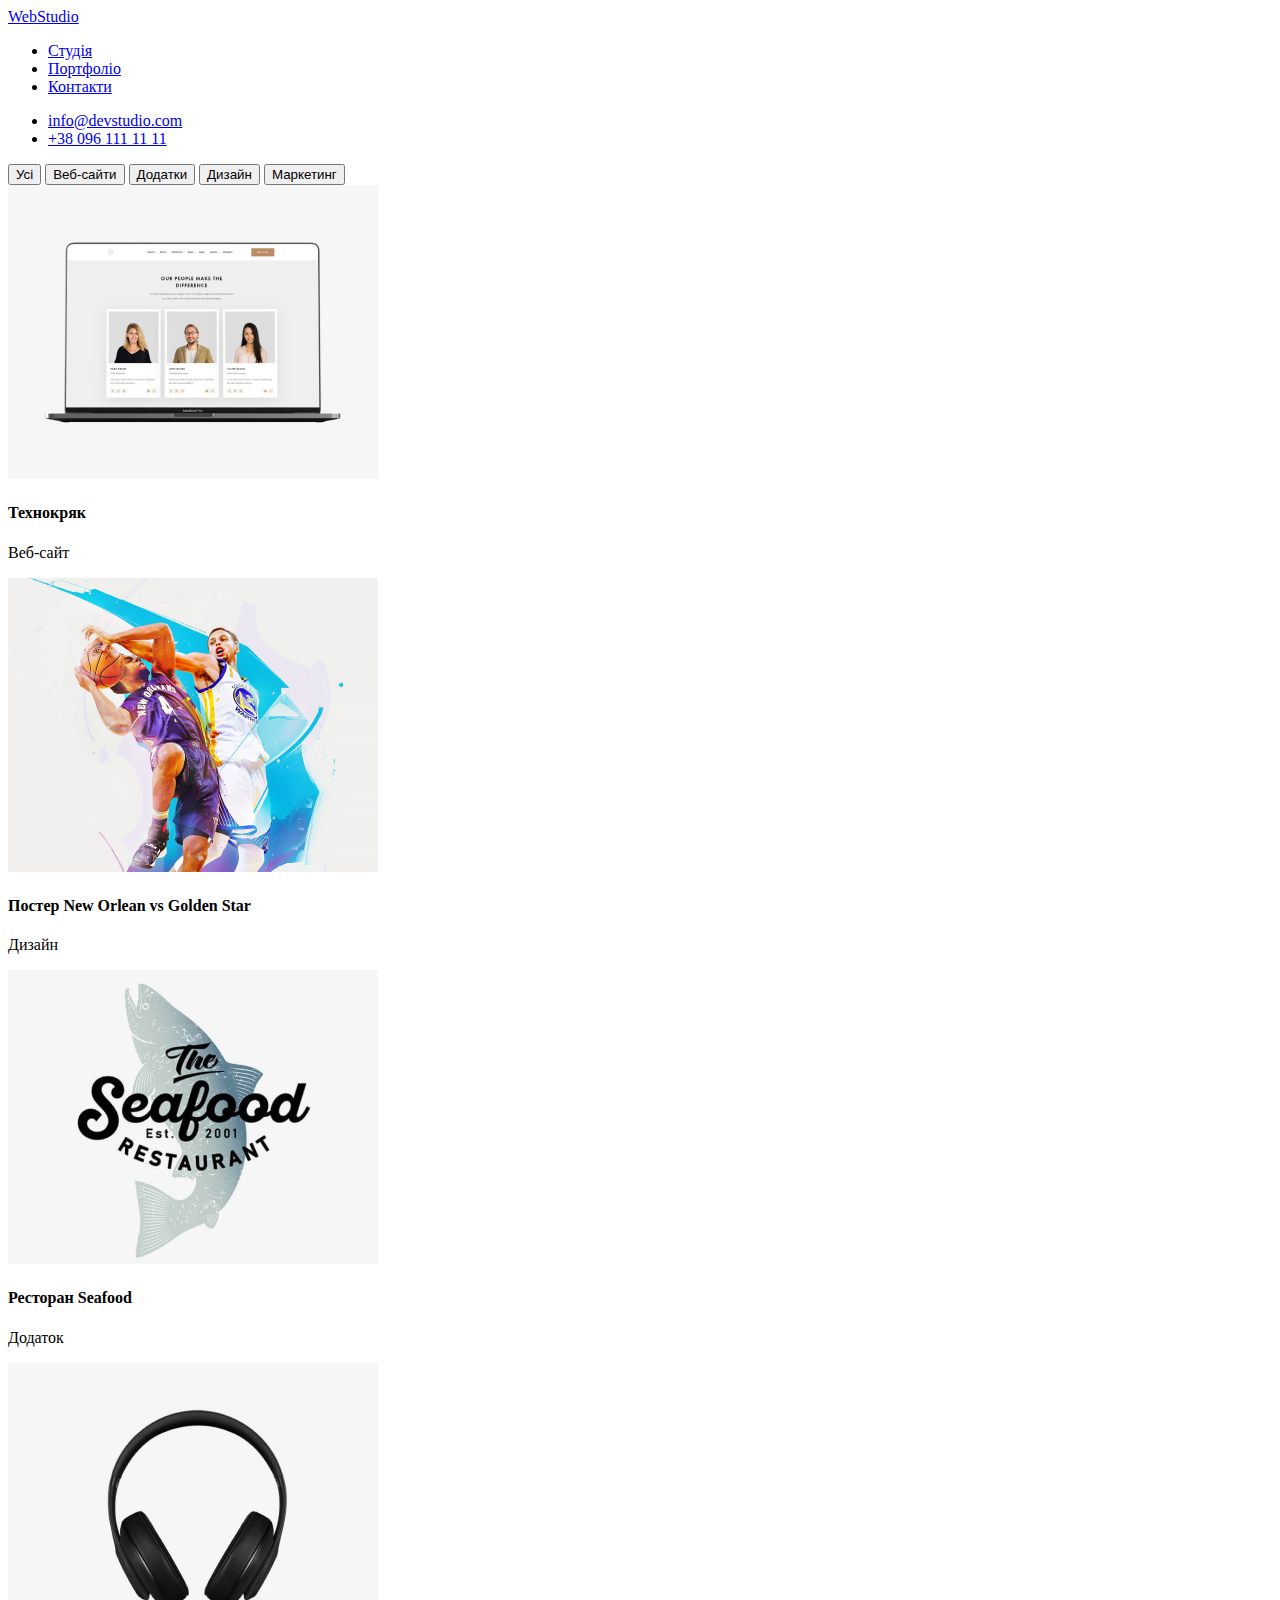
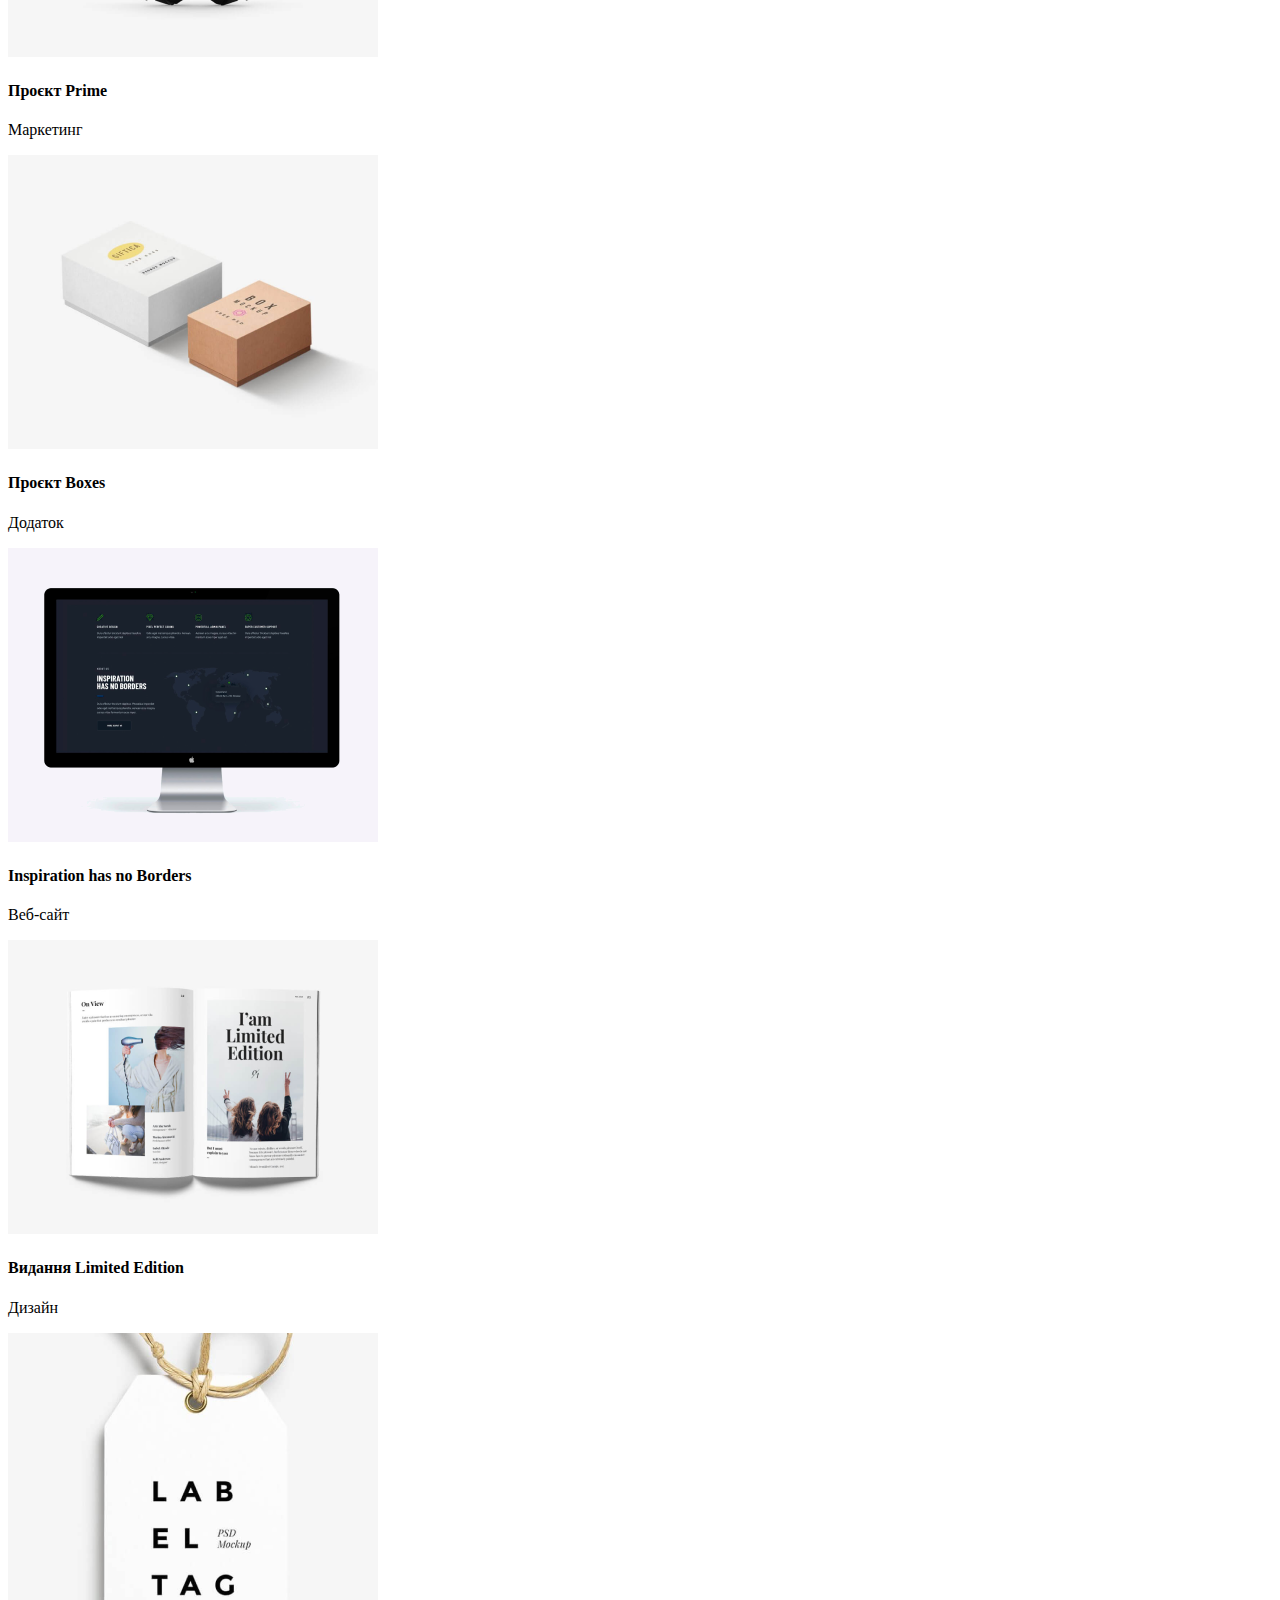
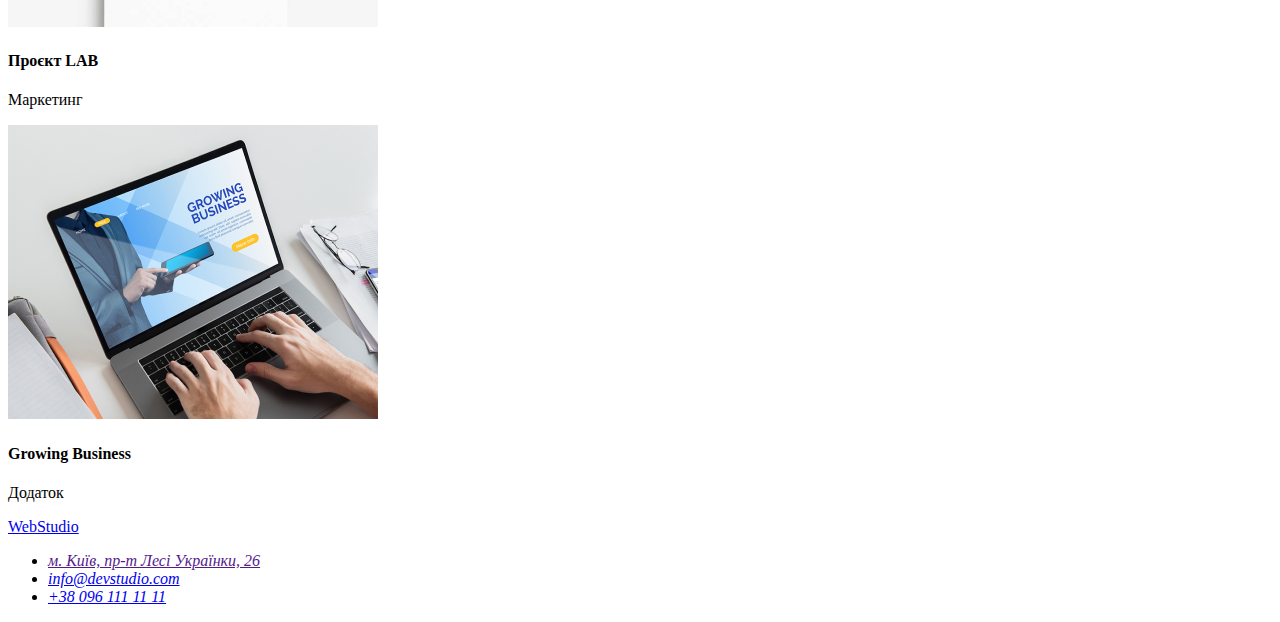
==== portfolio.html @ 01ce3e24 "first commit" ====
<!DOCTYPE html>
<html lang="en">
<head>
    <meta charset="UTF-8">
    <meta name="viewport" content="width=device-width, initial-scale=1.0">
    <title>Document</title>
</head>
<body>
    <!-- website header -->
    <header>
        <a href="/index.html">WebStudio</a>
        <nav>
            <ul>
                <li><a href="#">Студія</a></li>
                <li><a href="#">Портфоліо</a></li>
                <li><a href="#">Контакти</a></li>
            </ul>
        </nav>
        <ul>
            <li><a href="mailto:info@devstudio.com">info@devstudio.com</a></li>
            <li><a href="tel:+380961111111">+38 096 111 11 11</a></li>
        </ul>
    </header>
    <main>
        <div>
            <button>Усі</button>
            <button>Веб-сайти</button>
            <button>Додатки</button>
            <button>Дизайн</button>
            <button>Маркетинг</button>
        </div>
        <div>
            <img src="img/img_8.png" alt="">
            <h4>Технокряк</h4>
            <p>Веб-сайт</p>
        </div>
        <div>
            <img src="img/img_9.png" alt="">
            <h4>Постер New Orlean vs Golden Star</h4>
            <p>Дизайн</p>
        </div>
        <div>
            <img src="img/img_10.png" alt="">
            <h4>Ресторан Seafood</h4>
            <p>Додаток</p>
        </div>
        <div>
            <img src="img/img_11.png" alt="">
            <h4>Проєкт Prime</h4>
            <p>Маркетинг</p>
        </div>
        <div>
            <img src="img/img_12.png" alt="">
            <h4>Проєкт Boxes</h4>
            <p>Додаток</p>
        </div>
        <div>
            <img src="img/img_13.png" alt="">
            <h4>Inspiration has no Borders</h4>
            <p>Веб-сайт</p>
        </div>
        <div>
            <img src="img/img_14.png" alt="">
            <h4>Видання Limited Edition</h4>
            <p>Дизайн</p>
        </div>
        <div>
            <img src="img/img_15.png" alt="">
            <h4>Проєкт LAB</h4>
            <p>Маркетинг</p>
        </div>
        <div>
            <img src="img/img_16.png" alt="">
            <h4>Growing Business</h4>
            <p>Додаток</p>
        </div>
    </main>
    <footer>
        <a href="./index.html">WebStudio</a>
        <address>
            <ul>
                <li><a href="">м. Київ, пр-т Лесі Українки, 26</a></li>
                <li><a href="mailto:info@devstudio.com">info@devstudio.com</a></li>
                <li><a href="tel:+380961111111">+38 096 111 11 11</a></li>
            </ul>
        </address>
    </footer>
</body>
</html>
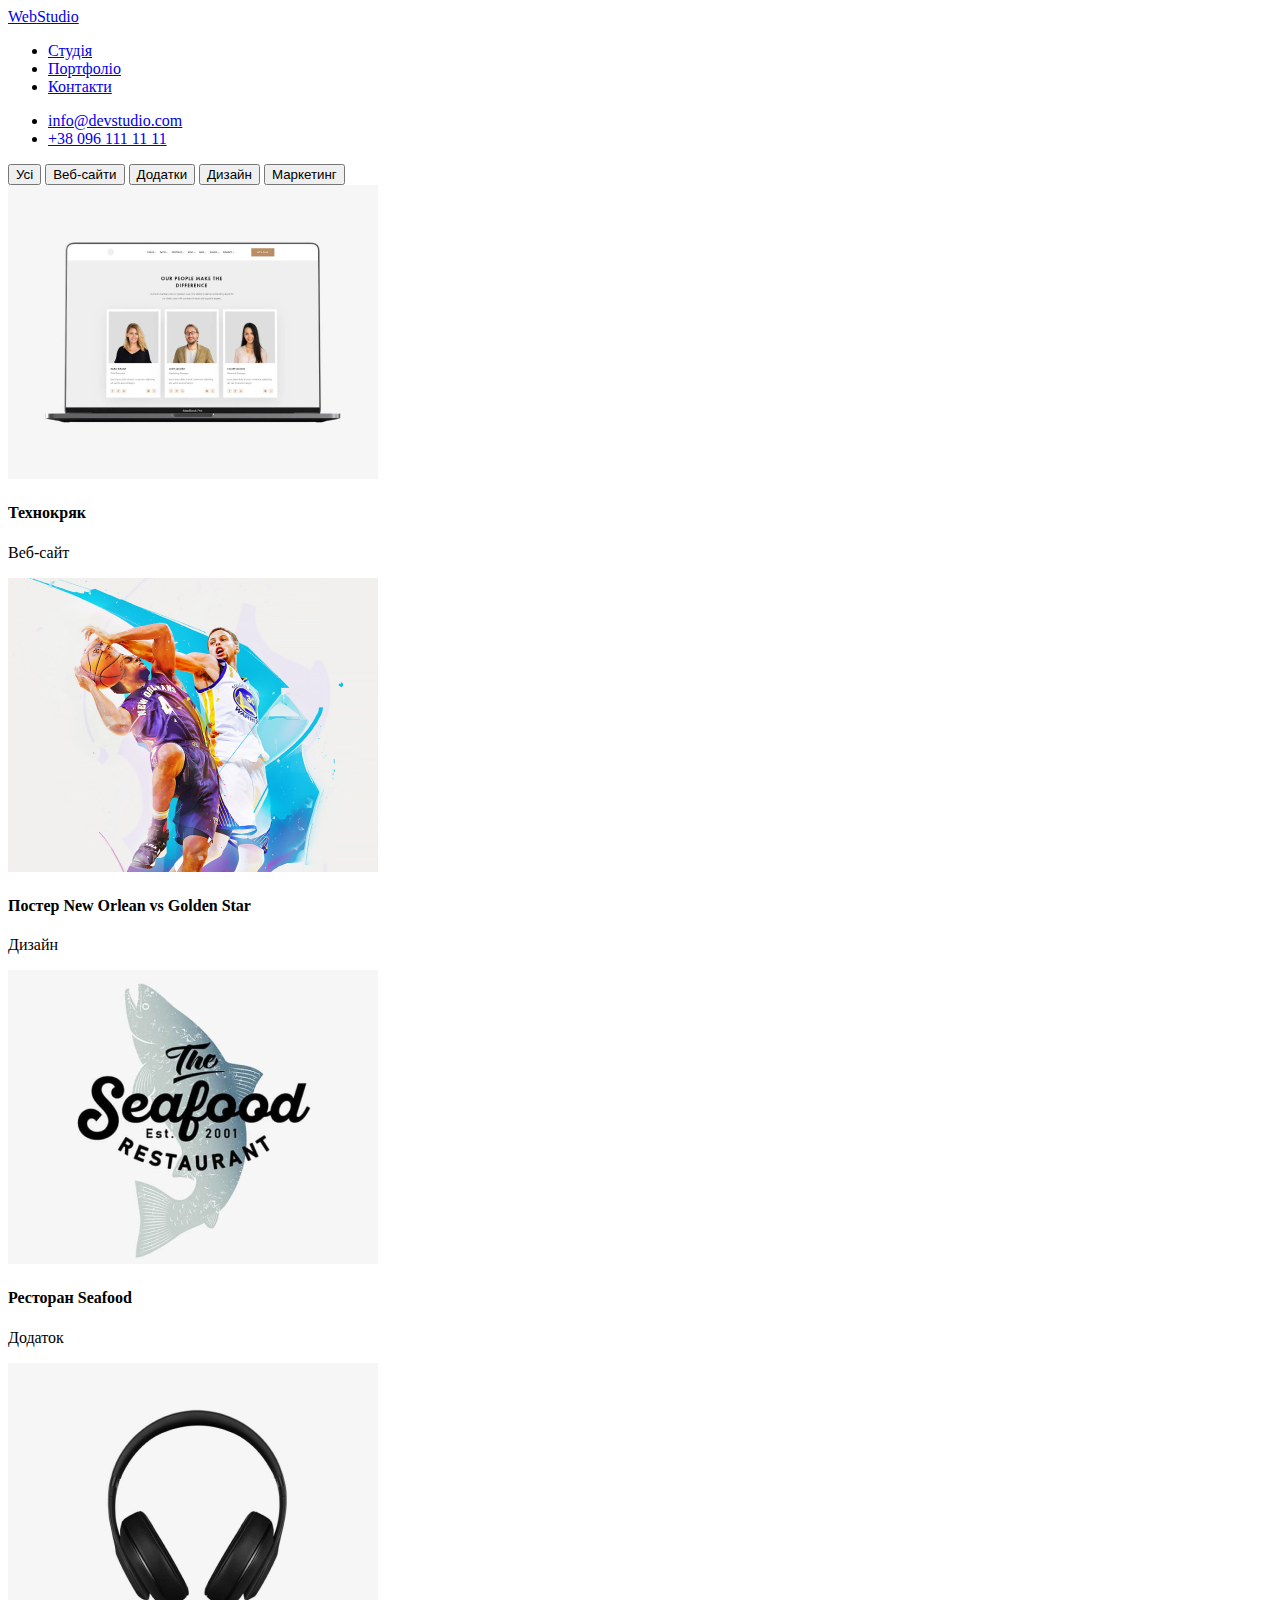
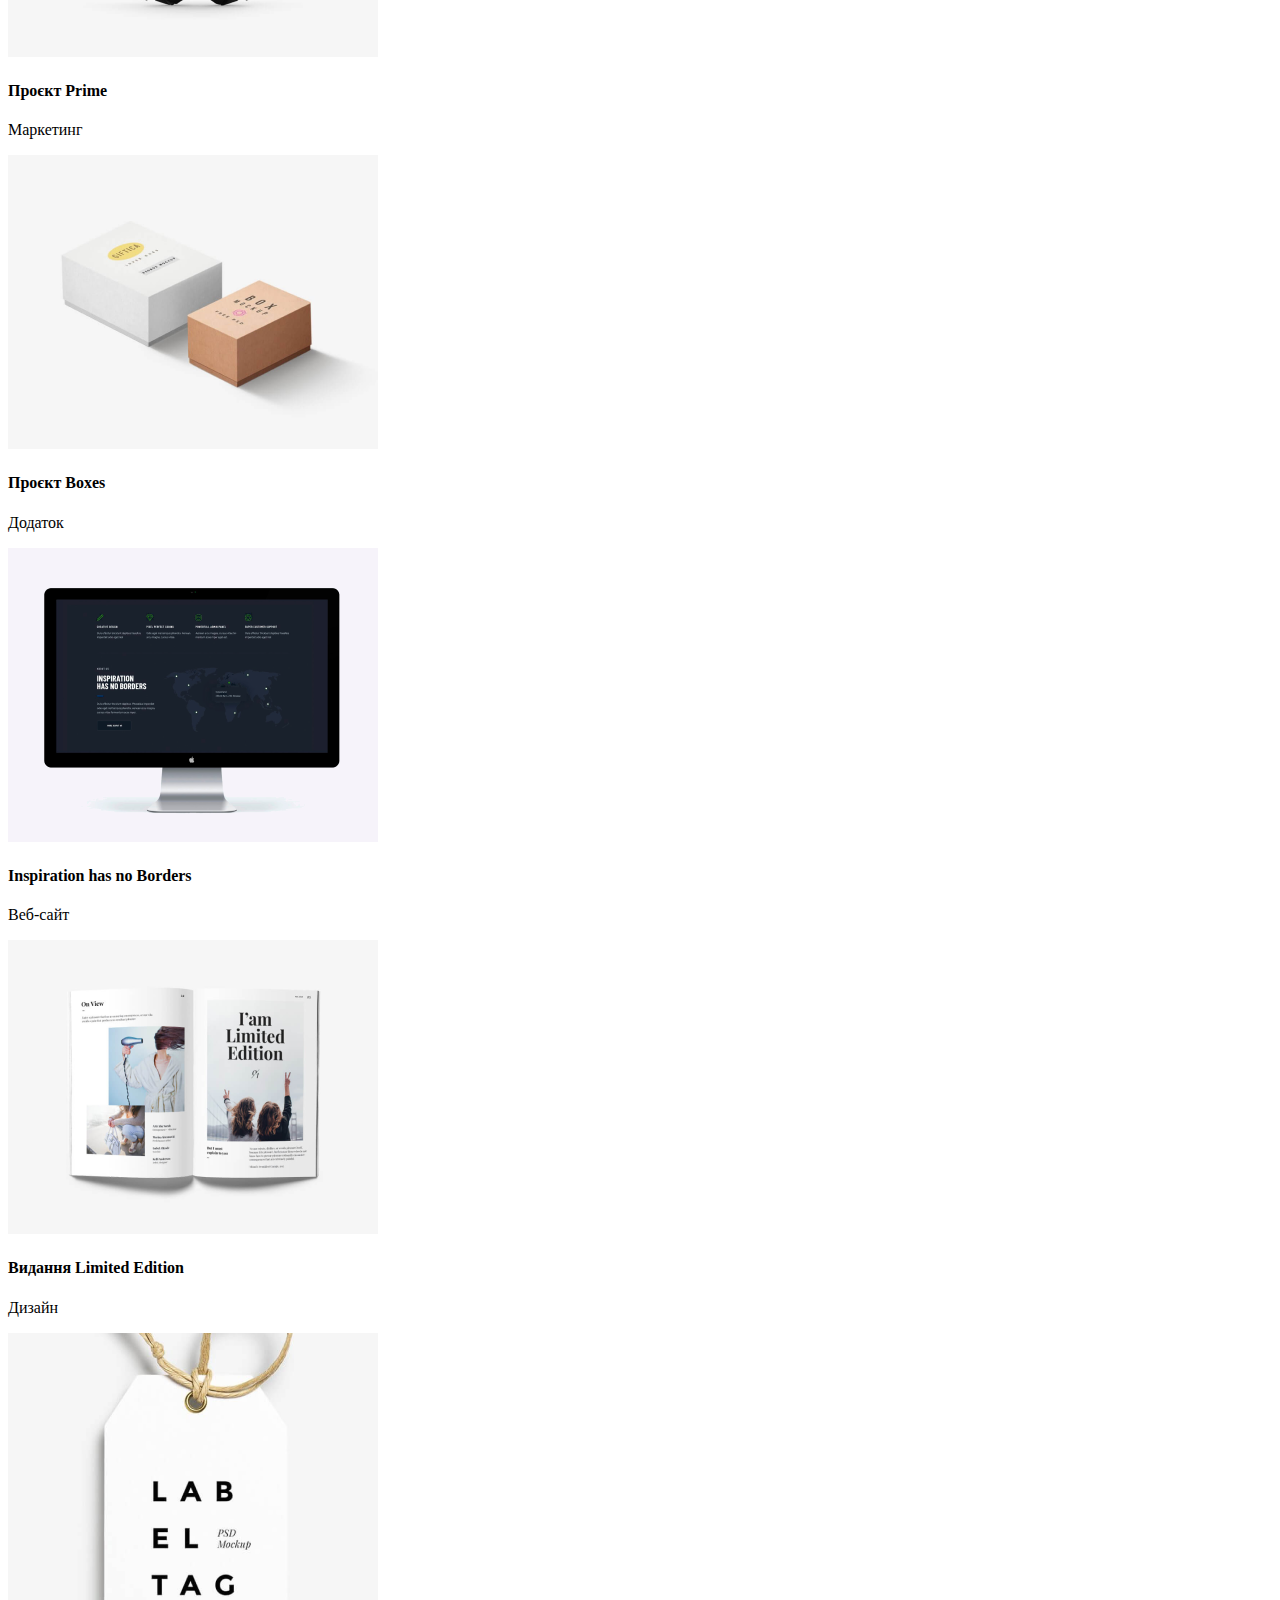
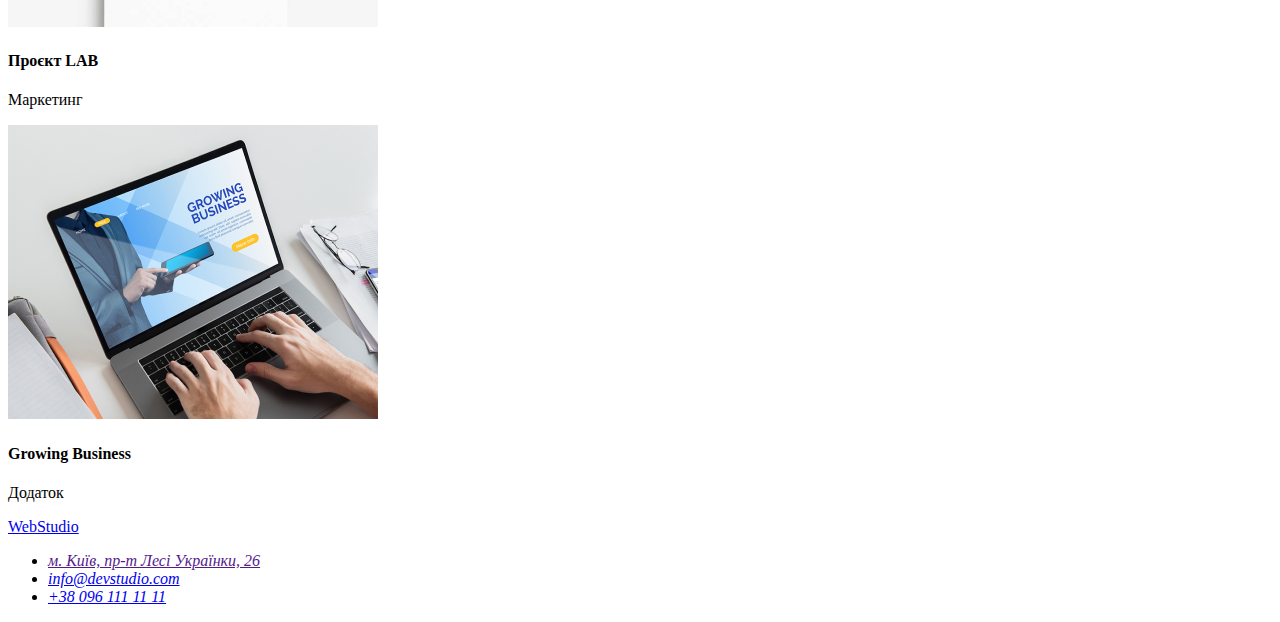
==== commit eaedf5c6: "added css variables of website colors" ====
--- a/portfolio.html
+++ b/portfolio.html
@@ -3,25 +3,26 @@
 <head>
     <meta charset="UTF-8">
     <meta name="viewport" content="width=device-width, initial-scale=1.0">
+    <link rel="stylesheet" href="./styles.css">
     <title>Document</title>
 </head>
 <body>
     <!-- website header -->
-    <header>
-        <a href="/index.html">WebStudio</a>
-        <nav>
-            <ul>
-                <li><a href="#">Студія</a></li>
-                <li><a href="#">Портфоліо</a></li>
-                <li><a href="#">Контакти</a></li>
+    <header class="header">
+        <a class="company-logo" href="/index.html">Web<span class="company-logo-header">Studio</span></a>
+        <nav class="nav">
+            <ul class="nav-list">
+                <li class="nav-list-item"><a href="./index.html" class="nav-list-link">Студія</a></li>
+                <li class="nav-list-item"><a href="./portfolio.html" class="nav-list-link">Портфоліо</a></li>
+                <li class="nav-list-item"><a href="#" class="nav-list-link">Контакти</a></li>
             </ul>
         </nav>
-        <ul>
-            <li><a href="mailto:info@devstudio.com">info@devstudio.com</a></li>
-            <li><a href="tel:+380961111111">+38 096 111 11 11</a></li>
+        <ul class="contact-list">
+            <li class="contact-list-item"><a href="mailto:info@devstudio.com" class="contact-list-link">info@devstudio.com</a></li>
+            <li class="contact-list-item"><a href="tel:+380961111111" class="contact-list-link">+38 096 111 11 11</a></li>
         </ul>
     </header>
-    <main>
+    <main class="main">
         <div>
             <button>Усі</button>
             <button>Веб-сайти</button>
--- a/styles.css
+++ b/styles.css
@@ -0,0 +1,6 @@
+:root{
+    --header-background: #ececec;
+    --dark-background: #2f303a;
+    --light-background: #f5f4fa;
+    --accent-color: #2196f3;
+}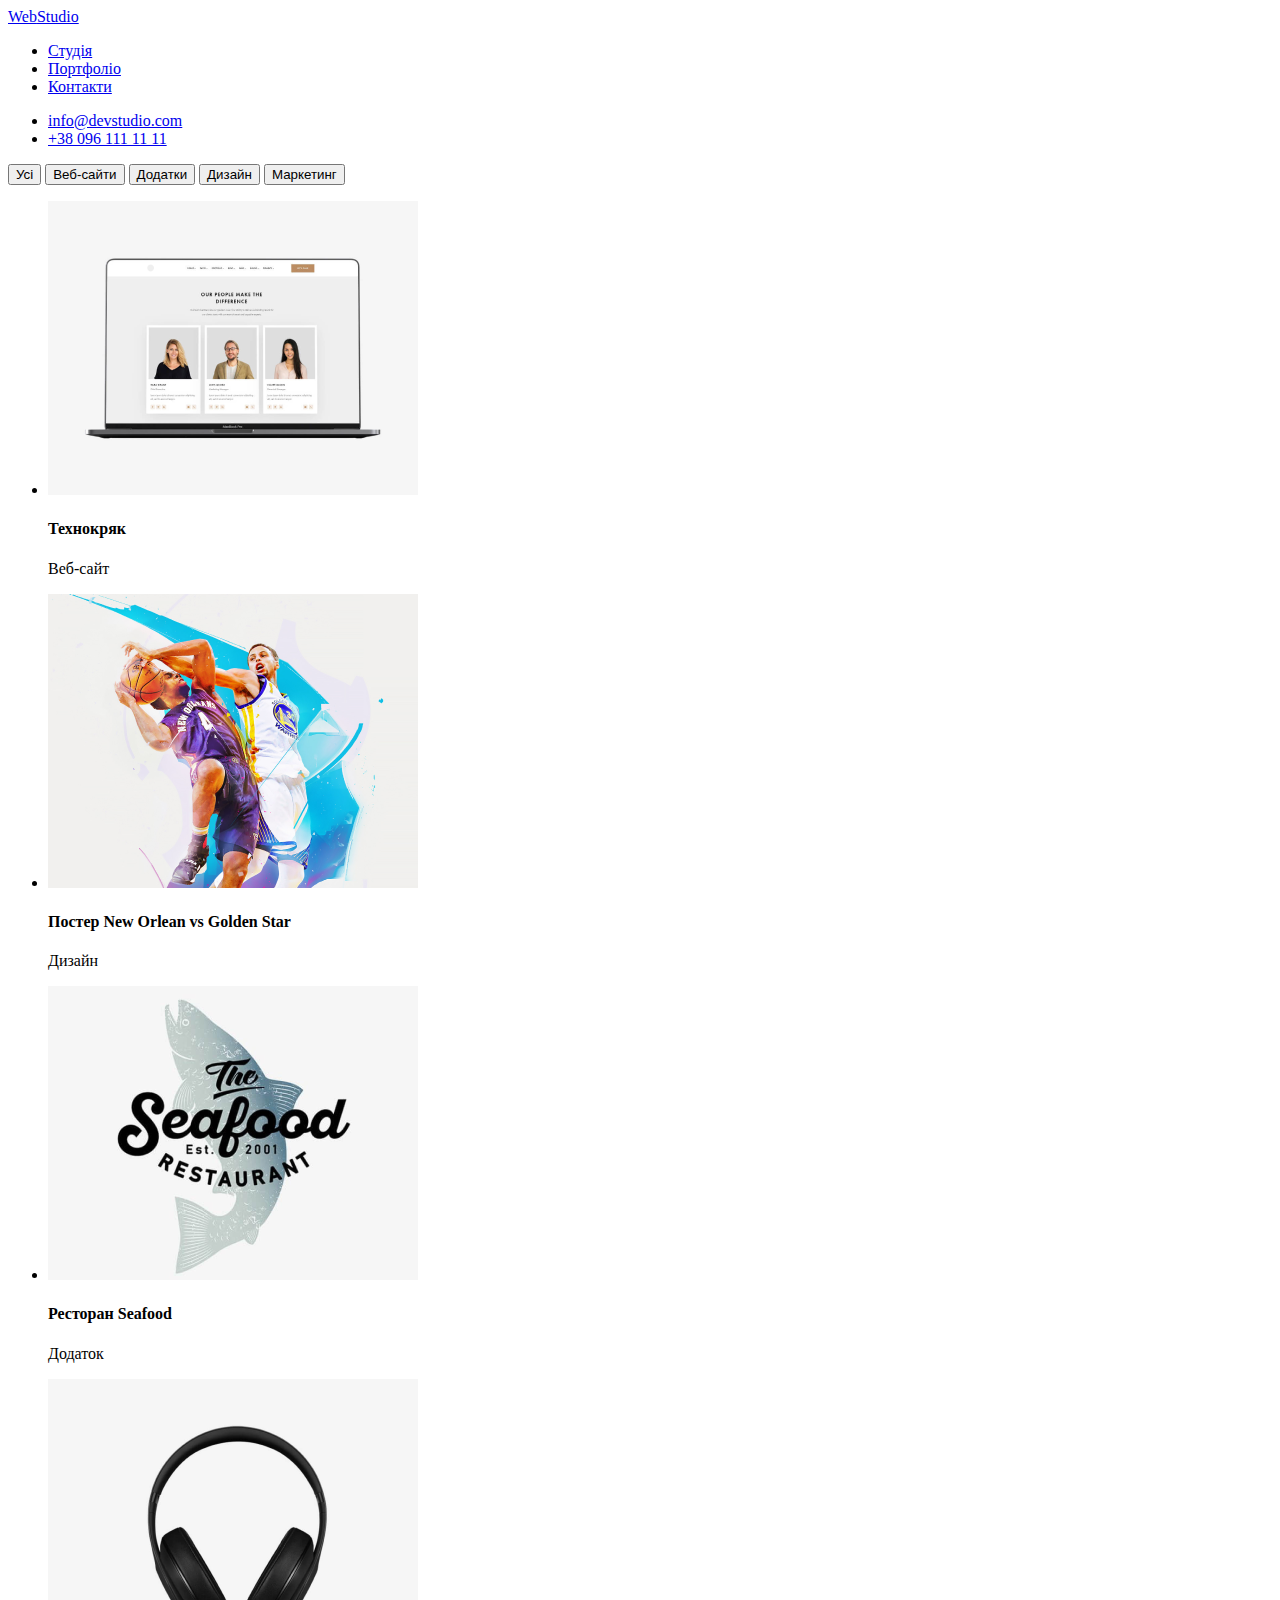
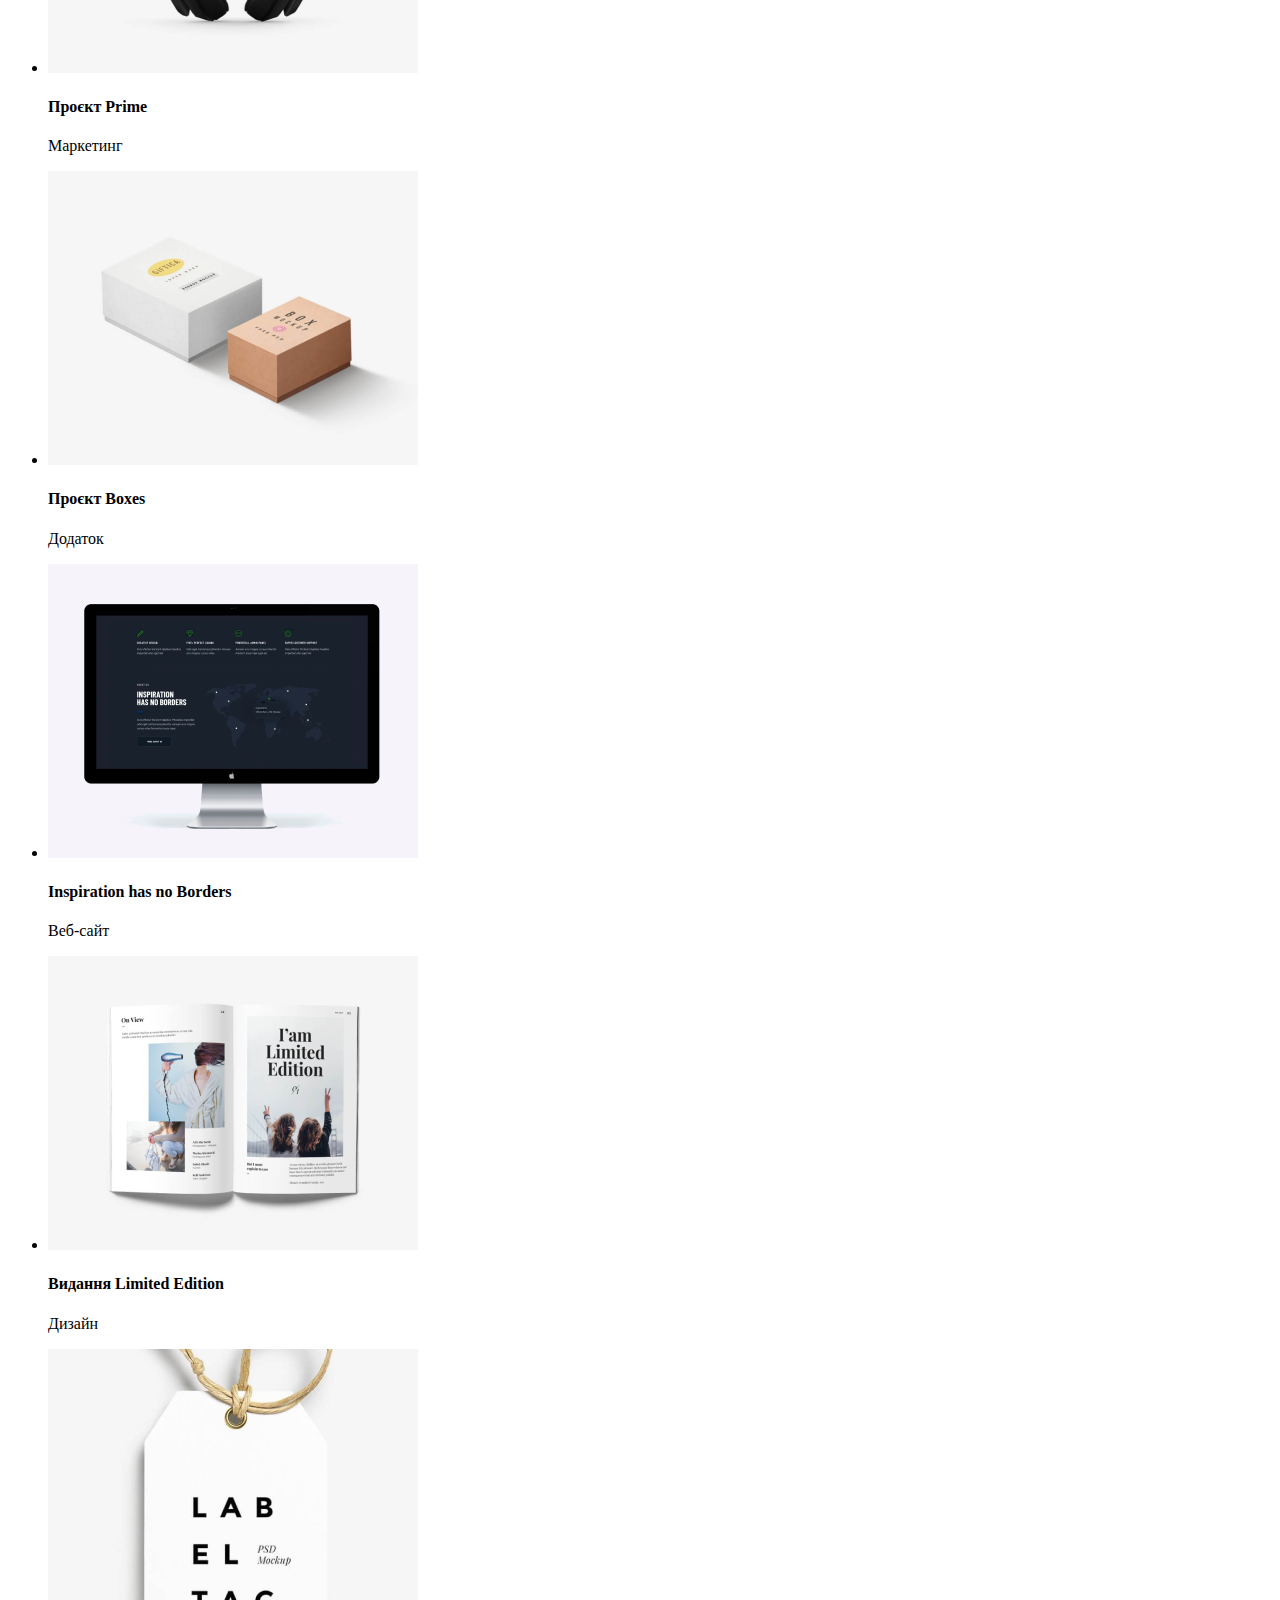
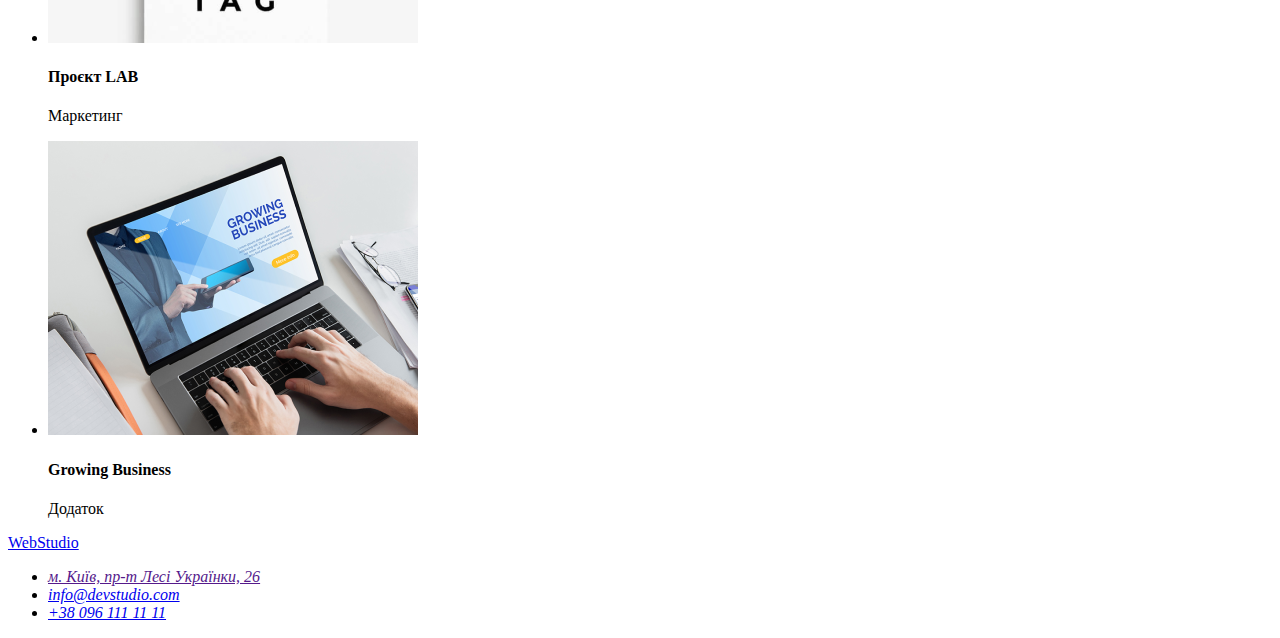
==== commit a40a3eae: "added classes to all elements" ====
--- a/portfolio.html
+++ b/portfolio.html
@@ -23,66 +23,86 @@
         </ul>
     </header>
     <main class="main">
-        <div>
-            <button>Усі</button>
-            <button>Веб-сайти</button>
-            <button>Додатки</button>
-            <button>Дизайн</button>
-            <button>Маркетинг</button>
+        <div class="filters">
+            <button class="filter">Усі</button>
+            <button class="filter">Веб-сайти</button>
+            <button class="filter">Додатки</button>
+            <button class="filter">Дизайн</button>
+            <button class="filter">Маркетинг</button>
         </div>
-        <div>
-            <img src="img/img_8.png" alt="">
-            <h4>Технокряк</h4>
-            <p>Веб-сайт</p>
-        </div>
-        <div>
-            <img src="img/img_9.png" alt="">
-            <h4>Постер New Orlean vs Golden Star</h4>
-            <p>Дизайн</p>
-        </div>
-        <div>
-            <img src="img/img_10.png" alt="">
-            <h4>Ресторан Seafood</h4>
-            <p>Додаток</p>
-        </div>
-        <div>
-            <img src="img/img_11.png" alt="">
-            <h4>Проєкт Prime</h4>
-            <p>Маркетинг</p>
-        </div>
-        <div>
-            <img src="img/img_12.png" alt="">
-            <h4>Проєкт Boxes</h4>
-            <p>Додаток</p>
-        </div>
-        <div>
-            <img src="img/img_13.png" alt="">
-            <h4>Inspiration has no Borders</h4>
-            <p>Веб-сайт</p>
-        </div>
-        <div>
-            <img src="img/img_14.png" alt="">
-            <h4>Видання Limited Edition</h4>
-            <p>Дизайн</p>
-        </div>
-        <div>
-            <img src="img/img_15.png" alt="">
-            <h4>Проєкт LAB</h4>
-            <p>Маркетинг</p>
-        </div>
-        <div>
-            <img src="img/img_16.png" alt="">
-            <h4>Growing Business</h4>
-            <p>Додаток</p>
-        </div>
+        <ul class="product-list">
+            <li class="product-list-item">
+                <div class="product-list-card">
+                    <img src="img/img_8.png" alt="">
+                    <h4>Технокряк</h4>
+                    <p>Веб-сайт</p>
+                </div>
+            </li>
+            <li class="product-list-item">
+                <div class="product-list-card">
+                    <img src="img/img_9.png" alt="">
+                    <h4>Постер New Orlean vs Golden Star</h4>
+                    <p>Дизайн</p>
+                </div>
+            </li>
+            <li class="product-list-item">
+                <div class="product-list-card">
+                    <img src="img/img_10.png" alt="">
+                    <h4>Ресторан Seafood</h4>
+                    <p>Додаток</p>
+                </div>
+            </li>
+            <li class="product-list-item">
+                <div class="product-list-card">
+                    <img src="img/img_11.png" alt="">
+                    <h4>Проєкт Prime</h4>
+                    <p>Маркетинг</p>
+                </div>
+            </li>
+            <li class="product-list-item">
+                <div class="product-list-card">
+                    <img src="img/img_12.png" alt="">
+                    <h4>Проєкт Boxes</h4>
+                    <p>Додаток</p>
+                </div>
+            </li>
+            <li class="product-list-item">
+                <div class="product-list-card">
+                    <img src="img/img_13.png" alt="">
+                    <h4>Inspiration has no Borders</h4>
+                    <p>Веб-сайт</p>
+                </div>
+            </li>
+            <li class="product-list-item">
+                <div class="product-list-card">
+                    <img src="img/img_14.png" alt="">
+                    <h4>Видання Limited Edition</h4>
+                    <p>Дизайн</p>
+                </div>
+            </li>
+            <li class="product-list-item">
+                <div class="product-list-card">
+                    <img src="img/img_15.png" alt="">
+                    <h4>Проєкт LAB</h4>
+                    <p>Маркетинг</p>
+                </div>
+            </li>
+            <li class="product-list-item">
+                <div class="product-list-card">
+                    <img src="img/img_16.png" alt="">
+                    <h4>Growing Business</h4>
+                    <p>Додаток</p>
+                </div>
+            </li>
+        </ul>
     </main>
-    <footer>
-        <a href="./index.html">WebStudio</a>
-        <address>
-            <ul>
-                <li><a href="">м. Київ, пр-т Лесі Українки, 26</a></li>
-                <li><a href="mailto:info@devstudio.com">info@devstudio.com</a></li>
-                <li><a href="tel:+380961111111">+38 096 111 11 11</a></li>
+    <footer class="footer">
+        <a href="./index.html" class="company-logo">WebStudio</a>
+        <address class="address">
+            <ul class="address-list">
+                <li class="address-list-item"><a href="" class="address-list-link">м. Київ, пр-т Лесі Українки, 26</a></li>
+                <li class="address-list-item"><a href="mailto:info@devstudio.com" class="address-list-link">info@devstudio.com</a></li>
+                <li class="address-list-item"><a href="tel:+380961111111" class="address-list-link">+38 096 111 11 11</a></li>
             </ul>
         </address>
     </footer>
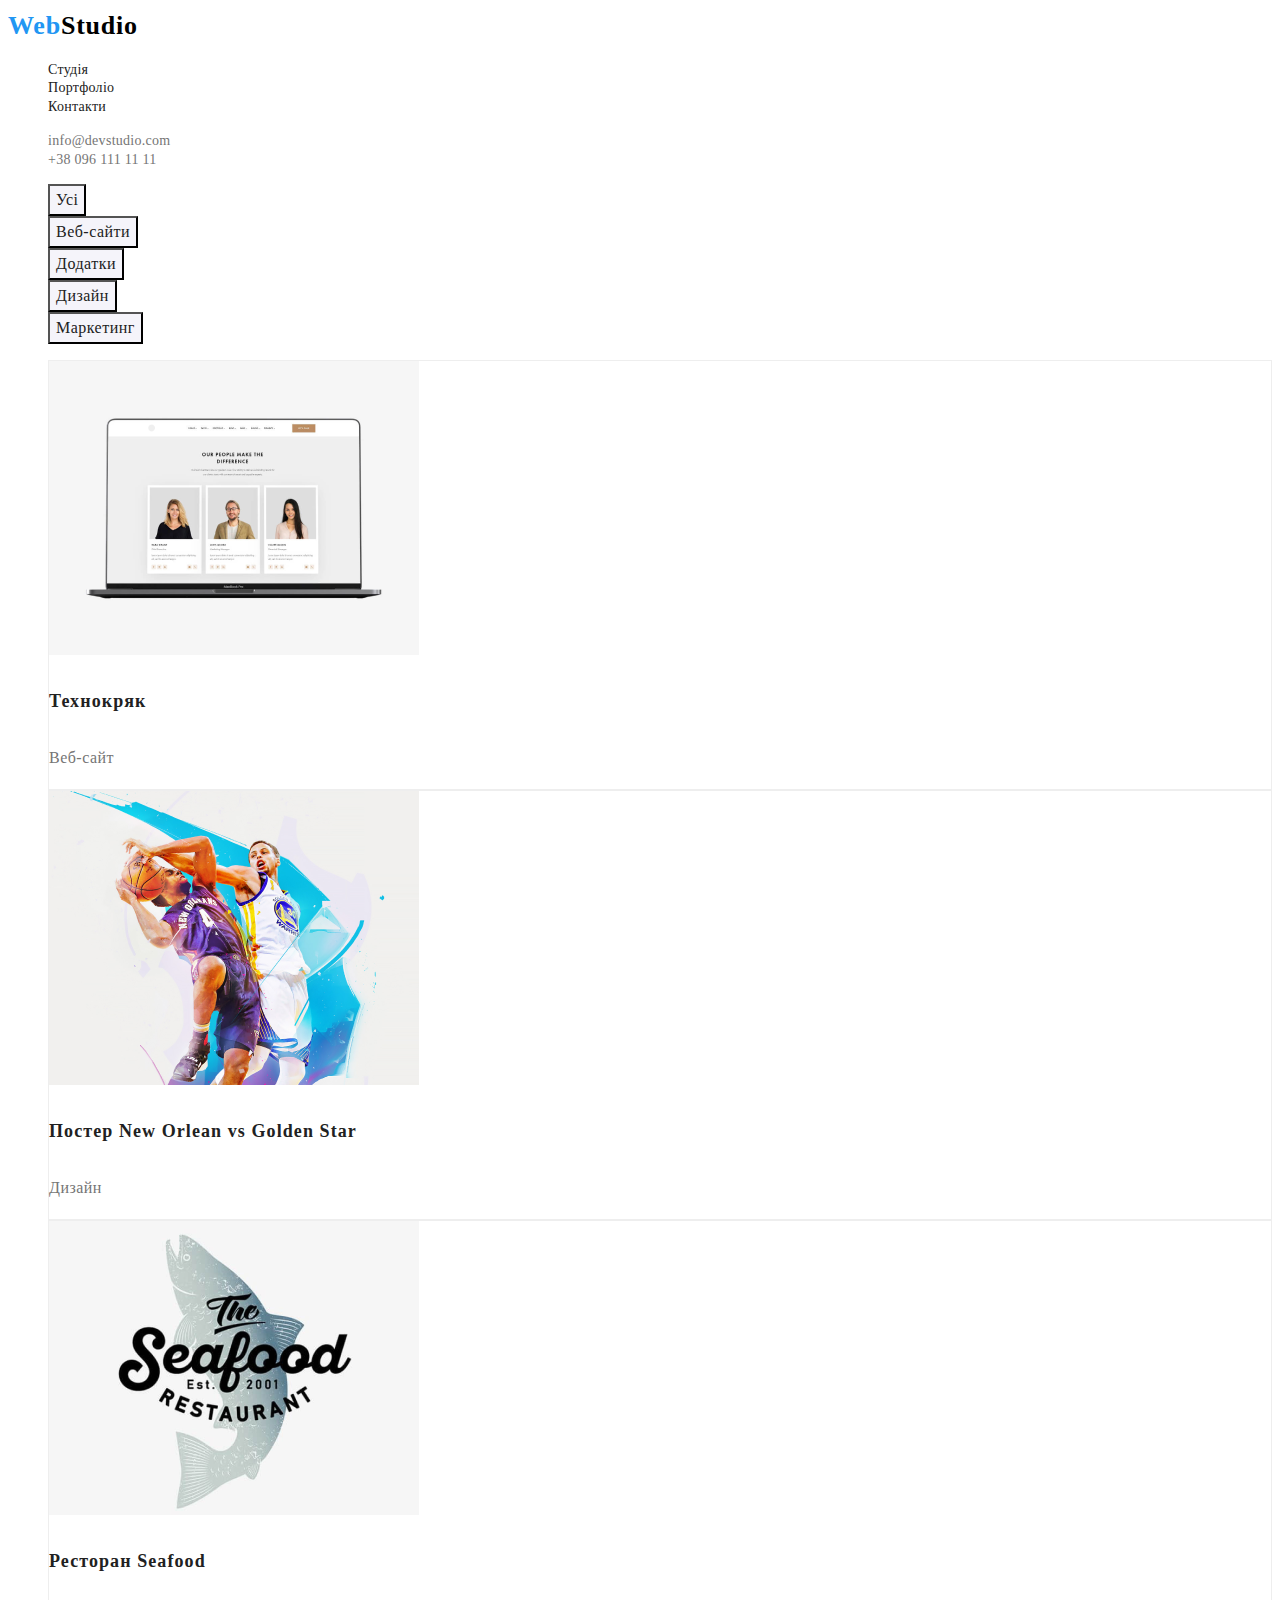
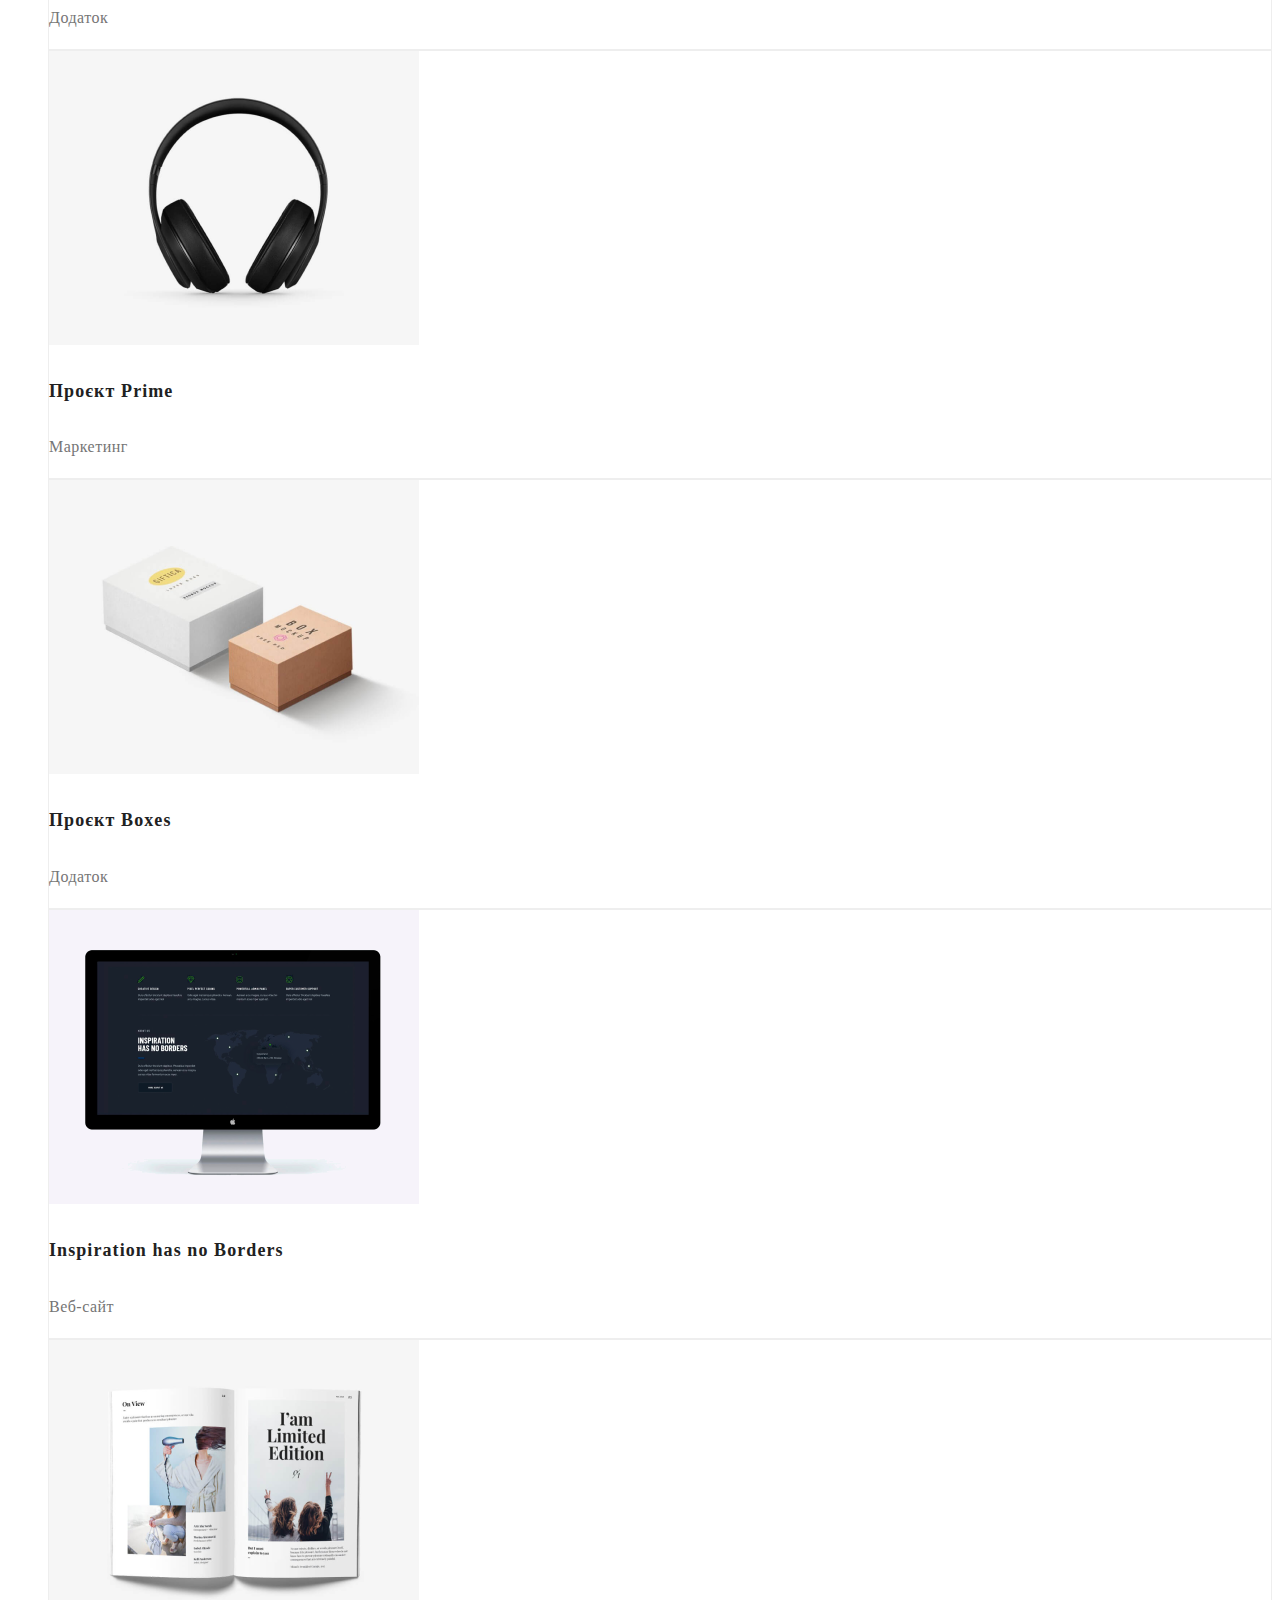
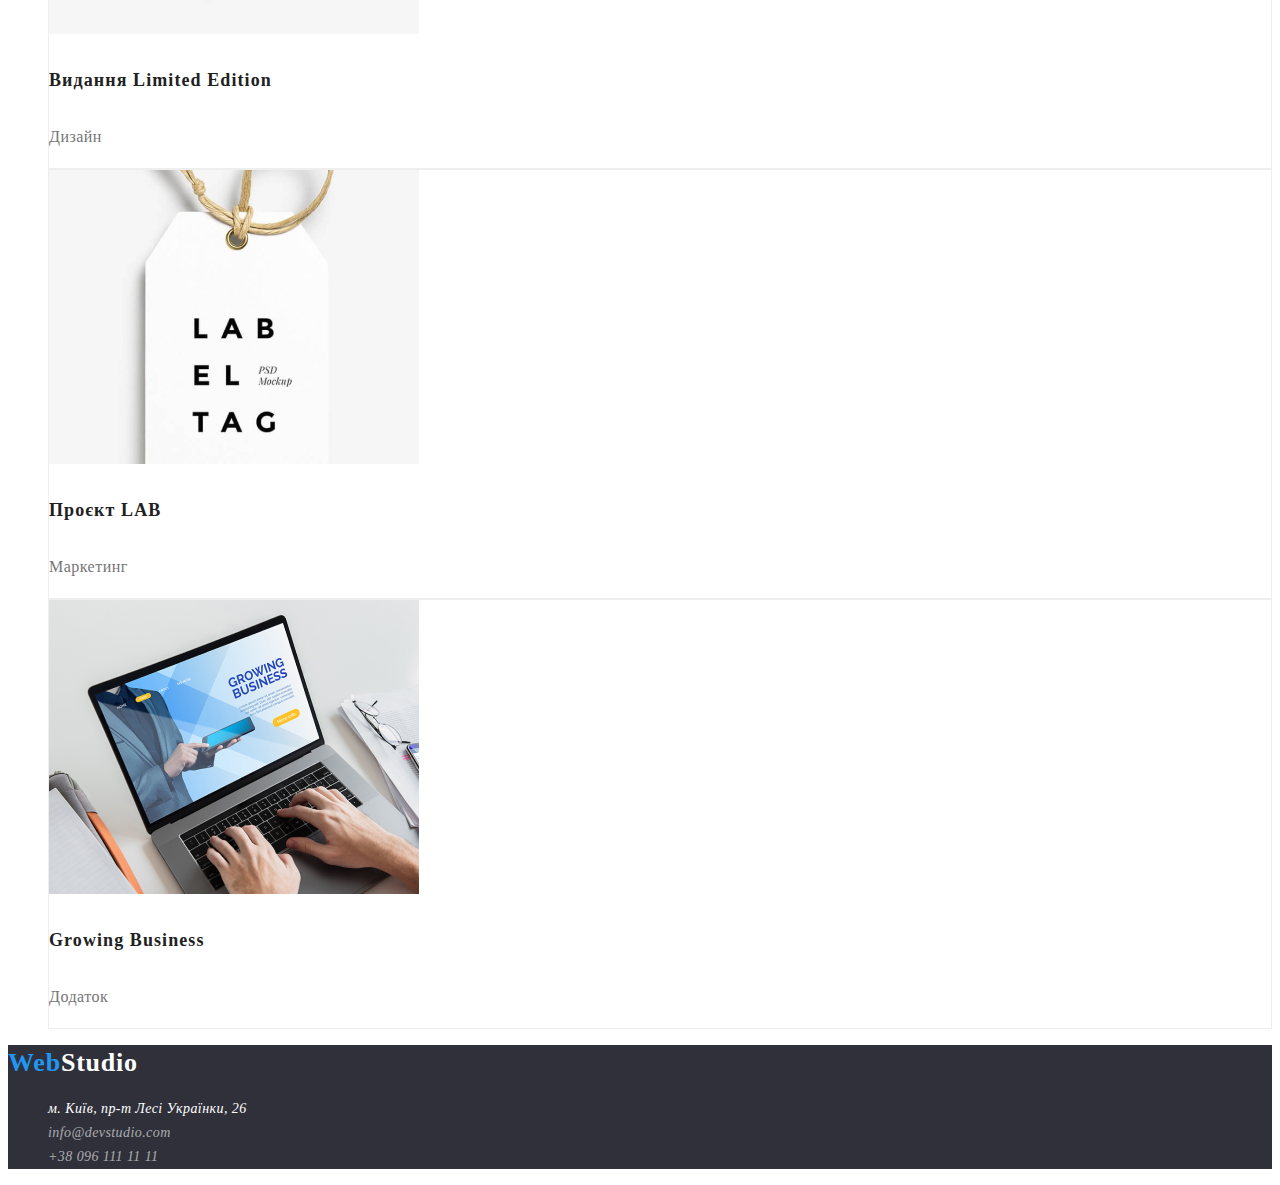
==== commit b8b0caaa: "typography styles added" ====
--- a/portfolio.html
+++ b/portfolio.html
@@ -3,8 +3,8 @@
 <head>
     <meta charset="UTF-8">
     <meta name="viewport" content="width=device-width, initial-scale=1.0">
+    <title>Document</title>
     <link rel="stylesheet" href="./styles.css">
-    <title>Document</title>
 </head>
 <body>
     <!-- website header -->
@@ -23,84 +23,68 @@
         </ul>
     </header>
     <main class="main">
-        <div class="filters">
-            <button class="filter">Усі</button>
-            <button class="filter">Веб-сайти</button>
-            <button class="filter">Додатки</button>
-            <button class="filter">Дизайн</button>
-            <button class="filter">Маркетинг</button>
-        </div>
-        <ul class="product-list">
-            <li class="product-list-item">
-                <div class="product-list-card">
-                    <img src="img/img_8.png" alt="">
-                    <h4>Технокряк</h4>
-                    <p>Веб-сайт</p>
-                </div>
-            </li>
-            <li class="product-list-item">
-                <div class="product-list-card">
-                    <img src="img/img_9.png" alt="">
-                    <h4>Постер New Orlean vs Golden Star</h4>
-                    <p>Дизайн</p>
-                </div>
-            </li>
-            <li class="product-list-item">
-                <div class="product-list-card">
-                    <img src="img/img_10.png" alt="">
-                    <h4>Ресторан Seafood</h4>
-                    <p>Додаток</p>
-                </div>
-            </li>
-            <li class="product-list-item">
-                <div class="product-list-card">
-                    <img src="img/img_11.png" alt="">
-                    <h4>Проєкт Prime</h4>
-                    <p>Маркетинг</p>
-                </div>
-            </li>
-            <li class="product-list-item">
-                <div class="product-list-card">
-                    <img src="img/img_12.png" alt="">
-                    <h4>Проєкт Boxes</h4>
-                    <p>Додаток</p>
-                </div>
-            </li>
-            <li class="product-list-item">
-                <div class="product-list-card">
-                    <img src="img/img_13.png" alt="">
-                    <h4>Inspiration has no Borders</h4>
-                    <p>Веб-сайт</p>
-                </div>
-            </li>
-            <li class="product-list-item">
-                <div class="product-list-card">
-                    <img src="img/img_14.png" alt="">
-                    <h4>Видання Limited Edition</h4>
-                    <p>Дизайн</p>
-                </div>
-            </li>
-            <li class="product-list-item">
-                <div class="product-list-card">
-                    <img src="img/img_15.png" alt="">
-                    <h4>Проєкт LAB</h4>
-                    <p>Маркетинг</p>
-                </div>
-            </li>
-            <li class="product-list-item">
-                <div class="product-list-card">
-                    <img src="img/img_16.png" alt="">
-                    <h4>Growing Business</h4>
-                    <p>Додаток</p>
-                </div>
-            </li>
-        </ul>
+        <section class="portfolio-section">
+            <ul class="filter-list">
+                <li class="filter-list-item"><button class="filter-list-btn">Усі</button></li>
+                <li class="filter-list-item"><button class="filter-list-btn">Веб-сайти</button></li>
+                <li class="filter-list-item"><button class="filter-list-btn">Додатки</button></li>
+                <li class="filter-list-item"><button class="filter-list-btn">Дизайн</button></li>
+                <li class="filter-list-item"><button class="filter-list-btn">Маркетинг</button></li>
+            </ul>
+            <ul class="product-list">
+                <li class="product-list-item">
+                    <img src="img/img_8.png" alt="" class="product-list-img">
+                    <h4 class="product-list-title">Технокряк</h4>
+                    <p class="product-list-type">Веб-сайт</p>
+                </li>
+                <li class="product-list-item">
+                    <img src="img/img_9.png" alt="" class="product-list-img">
+                    <h4 class="product-list-title">Постер New Orlean vs Golden Star</h4>
+                    <p class="product-list-type">Дизайн</p>
+                </li>
+                <li class="product-list-item">
+                    <img src="img/img_10.png" alt="" class="product-list-img">
+                    <h4 class="product-list-title">Ресторан Seafood</h4>
+                    <p class="product-list-type">Додаток</p>
+                </li>
+                <li class="product-list-item">
+                    <img src="img/img_11.png" alt="" class="product-list-img">
+                    <h4 class="product-list-title">Проєкт Prime</h4>
+                    <p class="product-list-type">Маркетинг</p>
+                </li>
+                <li class="product-list-item">
+                    <img src="img/img_12.png" alt="" class="product-list-img">
+                    <h4 class="product-list-title">Проєкт Boxes</h4>
+                    <p class="product-list-type">Додаток</p>
+                </li>
+                <li class="product-list-item">
+                    <img src="img/img_13.png" alt="" class="product-list-img">
+                    <h4 class="product-list-title">Inspiration has no Borders</h4>
+                    <p class="product-list-type">Веб-сайт</p>
+                </li>
+                <li class="product-list-item">
+                    <img src="img/img_14.png" alt="" class="product-list-img">
+                    <h4 class="product-list-title">Видання Limited Edition</h4>
+                    <p class="product-list-type">Дизайн</p>
+                </li>
+                <li class="product-list-item">
+                    <img src="img/img_15.png" alt="" class="product-list-img">
+                    <h4 class="product-list-title">Проєкт LAB</h4>
+                    <p class="product-list-type">Маркетинг</p>
+                </li>
+                <li class="product-list-item">
+                    <img src="img/img_16.png" alt="" class="product-list-img">
+                    <h4 class="product-list-title">Growing Business</h4>
+                    <p class="product-list-type">Додаток</p>
+                </li>
+            </ul>
+        </section>
     </main>
     <footer class="footer">
-        <a href="./index.html" class="company-logo">WebStudio</a>
+        <a href="./index.html" class="company-logo">Web<span class="company-logo-footer">Studio</span></a>
         <address class="address">
             <ul class="address-list">
-                <li class="address-list-item"><a href="" class="address-list-link">м. Київ, пр-т Лесі Українки, 26</a></li>
+                <li class="address-list-item"><a href="" class="address-list-address">м. Київ, пр-т Лесі Українки, 26</a></li>
                 <li class="address-list-item"><a href="mailto:info@devstudio.com" class="address-list-link">info@devstudio.com</a></li>
                 <li class="address-list-item"><a href="tel:+380961111111" class="address-list-link">+38 096 111 11 11</a></li>
             </ul>
--- a/styles.css
+++ b/styles.css
@@ -3,4 +3,185 @@
     --dark-background: #2f303a;
     --light-background: #f5f4fa;
     --accent-color: #2196f3;
-}+}
+
+.company-logo {
+    font-family: Raleway;
+    font-weight: 700;
+    font-size: 26px;
+    line-height: 35.96px;
+    letter-spacing: 0.03em;
+    color: var(--accent-color);
+}
+
+.company-logo-header {
+    color: black;
+}
+
+.company-logo-footer {
+    color: #ffffff;
+}
+
+body {
+    font-family: Roboto;
+}
+
+ul {
+    list-style: none;
+}
+
+a {
+    text-decoration: none;
+}
+
+.nav-list-link {
+    font-weight: 500;
+    font-size: 14px;
+    line-height: 16.41px;
+    letter-spacing: 0.02em;
+    color: #212121;
+}
+
+.nav-list-link:hover {
+    color: var(--accent-color);
+}
+
+.contact-list-link {
+    font-weight: 500;
+    font-size: 14px;
+    line-height: 16.41px;
+    letter-spacing: 0.02em;
+    color: #757575;
+}
+
+.contact-list-link:hover {
+    color: var(--accent-color);
+}
+
+.hero-title {
+    font-weight: 900;
+    font-size: 44px;
+    line-height: 60px;
+    letter-spacing: 0.06em;
+    text-align: center;
+    color: #ffffff;
+}
+
+.hero-btn {
+    font-family: inherit;
+    font-weight: 700;
+    font-size: 16px;
+    line-height: 30px;
+    letter-spacing: 0.06em;
+    background-color: var(--accent-color);
+    color: #ffffff;
+}
+
+.features-list-title {
+    font-weight: 700;
+    font-size: 14px;
+    line-height: 16.41px;
+    letter-spacing: 0.03em;
+    color: #212121;
+}
+
+.features-list-text {
+    font-weight: 400;
+    font-size: 14px;
+    line-height: 24px;
+    letter-spacing: 0.03em;
+    color: #757575;
+}
+
+.work-title {
+    font-weight: 700;
+    font-size: 36px;
+    line-height: 42.19px;
+    letter-spacing: 0.03em;
+    text-align: center;
+    color: #212121;
+}
+
+.team-title {
+    font-weight: 700;
+    font-size: 36px;
+    line-height: 42.19px;
+    letter-spacing: 0.03em;
+    text-align: center;
+    color: #212121;
+}
+
+.team-list-title {
+    font-weight: 500;
+    font-size: 16px;
+    line-height: 18.75px;
+    letter-spacing: 0.03em;
+    text-align: center;
+    color: #212121;
+}
+
+.team-list-text {
+    font-weight: 400px;
+    font-size: 16px;
+    line-height: 18.75px;
+    letter-spacing: 0.03em;
+    text-align: center;
+    color: #757575;
+}
+
+.address-list-address {
+    font-weight: 400;
+    font-size: 14px;
+    line-height: 24px;
+    letter-spacing: 0.03em;
+    color: #ffffff;
+}
+
+.address-list-link {
+    font-weight: 400;
+    font-size: 14px;
+    line-height: 24px;
+    letter-spacing: 0.03em;
+    color: rgba(255, 255, 255, 60%);
+}
+
+.filter-list-btn {
+    font-family: inherit;
+    font-size: 16px;
+    font-weight: 500;
+    line-height: 26px;
+    letter-spacing: 0.03em;
+    color: #212121;
+    background-color: #F5F4FA;
+}
+
+.filter-list-btn:hover {
+    color: #ffffff;
+    background-color: var(--accent-color);
+}
+
+.product-list-item {
+    border: 1px solid #eeeeee;
+}
+
+.product-list-title {
+    font-size: 18px;
+    font-weight: 700;
+    line-height: 36px;
+    letter-spacing: 0.06em;
+    color: #212121;
+}
+
+.product-list-type {
+    font-family: Roboto;
+    font-size: 16px;
+    font-weight: 400;
+    line-height: 30px;
+    letter-spacing: 0.03em;
+    text-align: left;
+    color: #757575;
+}
+
+.footer {
+    background-color: var(--dark-background);
+}
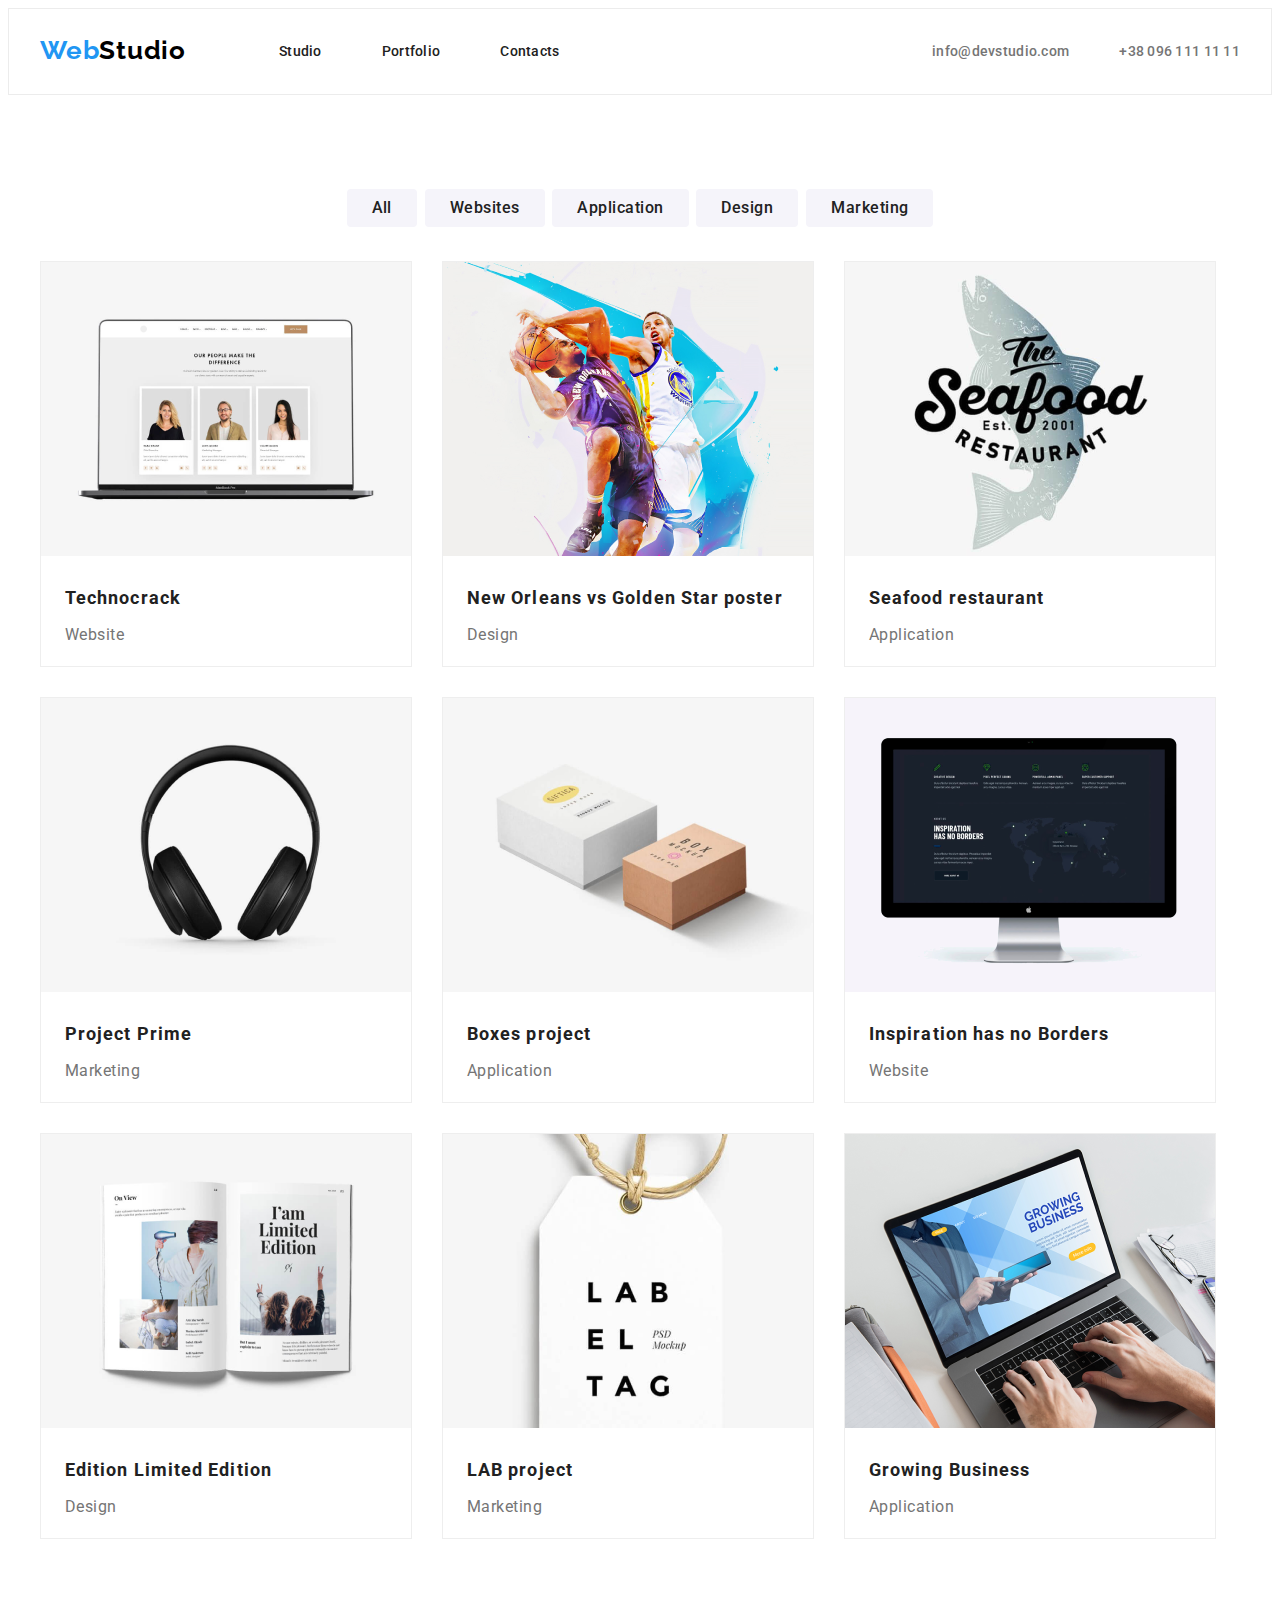
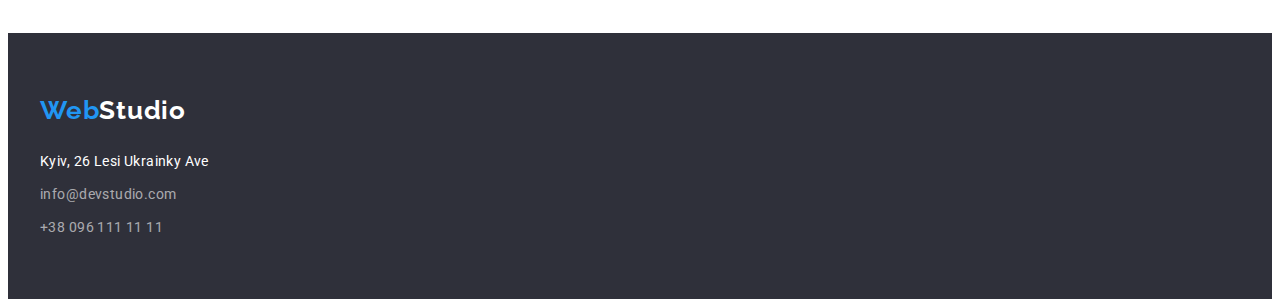
==== commit 5ae26cbd: "finished both pages" ====
--- a/portfolio.html
+++ b/portfolio.html
@@ -3,92 +3,102 @@
 <head>
     <meta charset="UTF-8">
     <meta name="viewport" content="width=device-width, initial-scale=1.0">
-    <title>Document</title>
+    <title>Portfolio</title>
+    <link rel="stylesheet" href="./reset.css">
     <link rel="stylesheet" href="./styles.css">
+    <link rel="preconnect" href="https://fonts.googleapis.com">
+    <link rel="preconnect" href="https://fonts.gstatic.com" crossorigin>
+    <link href="https://fonts.googleapis.com/css2?family=Raleway:wght@700&family=Roboto:wght@400;500;700;900&display=swap" rel="stylesheet">
 </head>
 <body>
     <!-- website header -->
     <header class="header">
-        <a class="company-logo" href="/index.html">Web<span class="company-logo-header">Studio</span></a>
-        <nav class="nav">
-            <ul class="nav-list">
-                <li class="nav-list-item"><a href="./index.html" class="nav-list-link">Студія</a></li>
-                <li class="nav-list-item"><a href="./portfolio.html" class="nav-list-link">Портфоліо</a></li>
-                <li class="nav-list-item"><a href="#" class="nav-list-link">Контакти</a></li>
+        <div class="container header-container">
+            <a class="company-logo" href="/index.html">Web<span class="company-logo-header">Studio</span></a>
+            <nav class="nav">
+                <ul class="nav-list">
+                    <li class="nav-list-item"><a href="./index.html" class="nav-list-link">Studio</a></li>
+                    <li class="nav-list-item"><a href="./portfolio.html" class="nav-list-link">Portfolio</a></li>
+                    <li class="nav-list-item"><a href="#" class="nav-list-link">Contacts</a></li>
+                </ul>
+            </nav>
+            <ul class="contact-list">
+                <li class="contact-list-item"><a href="mailto:info@devstudio.com" class="contact-list-link">info@devstudio.com</a></li>
+                <li class="contact-list-item"><a href="tel:+380961111111" class="contact-list-link">+38 096 111 11 11</a></li>
             </ul>
-        </nav>
-        <ul class="contact-list">
-            <li class="contact-list-item"><a href="mailto:info@devstudio.com" class="contact-list-link">info@devstudio.com</a></li>
-            <li class="contact-list-item"><a href="tel:+380961111111" class="contact-list-link">+38 096 111 11 11</a></li>
-        </ul>
+        </div>
     </header>
     <main class="main">
-        <section class="portfolio-section">
-            <ul class="filter-list">
-                <li class="filter-list-item"><button class="filter-list-btn">Усі</button></li>
-                <li class="filter-list-item"><button class="filter-list-btn">Веб-сайти</button></li>
-                <li class="filter-list-item"><button class="filter-list-btn">Додатки</button></li>
-                <li class="filter-list-item"><button class="filter-list-btn">Дизайн</button></li>
-                <li class="filter-list-item"><button class="filter-list-btn">Маркетинг</button></li>
-            </ul>
-            <ul class="product-list">
-                <li class="product-list-item">
-                    <img src="img/img_8.png" alt="" class="product-list-img">
-                    <h4 class="product-list-title">Технокряк</h4>
-                    <p class="product-list-type">Веб-сайт</p>
-                </li>
-                <li class="product-list-item">
-                    <img src="img/img_9.png" alt="" class="product-list-img">
-                    <h4 class="product-list-title">Постер New Orlean vs Golden Star</h4>
-                    <p class="product-list-type">Дизайн</p>
-                </li>
-                <li class="product-list-item">
-                    <img src="img/img_10.png" alt="" class="product-list-img">
-                    <h4 class="product-list-title">Ресторан Seafood</h4>
-                    <p class="product-list-type">Додаток</p>
-                </li>
-                <li class="product-list-item">
-                    <img src="img/img_11.png" alt="" class="product-list-img">
-                    <h4 class="product-list-title">Проєкт Prime</h4>
-                    <p class="product-list-type">Маркетинг</p>
-                </li>
-                <li class="product-list-item">
-                    <img src="img/img_12.png" alt="" class="product-list-img">
-                    <h4 class="product-list-title">Проєкт Boxes</h4>
-                    <p class="product-list-type">Додаток</p>
-                </li>
-                <li class="product-list-item">
-                    <img src="img/img_13.png" alt="" class="product-list-img">
-                    <h4 class="product-list-title">Inspiration has no Borders</h4>
-                    <p class="product-list-type">Веб-сайт</p>
-                </li>
-                <li class="product-list-item">
-                    <img src="img/img_14.png" alt="" class="product-list-img">
-                    <h4 class="product-list-title">Видання Limited Edition</h4>
-                    <p class="product-list-type">Дизайн</p>
-                </li>
-                <li class="product-list-item">
-                    <img src="img/img_15.png" alt="" class="product-list-img">
-                    <h4 class="product-list-title">Проєкт LAB</h4>
-                    <p class="product-list-type">Маркетинг</p>
-                </li>
-                <li class="product-list-item">
-                    <img src="img/img_16.png" alt="" class="product-list-img">
-                    <h4 class="product-list-title">Growing Business</h4>
-                    <p class="product-list-type">Додаток</p>
-                </li>
-            </ul>
+        <section class="portfolio-section"> 
+            <div class="container portfolio-container">
+                <ul class="filter-list">
+                    <li class="filter-list-item"><button class="filter-list-btn">All</button></li>
+                    <li class="filter-list-item"><button class="filter-list-btn">Websites</button></li>
+                    <li class="filter-list-item"><button class="filter-list-btn">Application</button></li>
+                    <li class="filter-list-item"><button class="filter-list-btn">Design</button></li>
+                    <li class="filter-list-item"><button class="filter-list-btn">Marketing</button></li>
+                </ul>
+                <ul class="product-list">
+                    <li class="product-list-item">
+                        <img src="img/img_8.png" alt="" class="product-list-img">
+                        <h4 class="product-list-title">Technocrack</h4>
+                        <p class="product-list-type">Website</p>
+                    </li>
+                    <li class="product-list-item">
+                        <img src="img/img_9.png" alt="" class="product-list-img">
+                        <h4 class="product-list-title">New Orleans vs Golden Star poster</h4>
+                        <p class="product-list-type">Design</p>
+                    </li>
+                    <li class="product-list-item">
+                        <img src="img/img_10.png" alt="" class="product-list-img">
+                        <h4 class="product-list-title">Seafood restaurant</h4>
+                        <p class="product-list-type">Application</p>
+                    </li>
+                    <li class="product-list-item">
+                        <img src="img/img_11.png" alt="" class="product-list-img">
+                        <h4 class="product-list-title">Project Prime</h4>
+                        <p class="product-list-type">Marketing</p>
+                    </li>
+                    <li class="product-list-item">
+                        <img src="img/img_12.png" alt="" class="product-list-img">
+                        <h4 class="product-list-title">Boxes project</h4>
+                        <p class="product-list-type">Application</p>
+                    </li>
+                    <li class="product-list-item">
+                        <img src="img/img_13.png" alt="" class="product-list-img">
+                        <h4 class="product-list-title">Inspiration has no Borders</h4>
+                        <p class="product-list-type">Website</p>
+                    </li>
+                    <li class="product-list-item">
+                        <img src="img/img_14.png" alt="" class="product-list-img">
+                        <h4 class="product-list-title">Edition Limited Edition</h4>
+                        <p class="product-list-type">Design</p>
+                    </li>
+                    <li class="product-list-item">
+                        <img src="img/img_15.png" alt="" class="product-list-img">
+                        <h4 class="product-list-title">LAB project</h4>
+                        <p class="product-list-type">Marketing</p>
+                    </li>
+                    <li class="product-list-item">
+                        <img src="img/img_16.png" alt="" class="product-list-img">
+                        <h4 class="product-list-title">Growing Business</h4>
+                        <p class="product-list-type">Application</p>
+                    </li>
+                </ul>
+            </div>
         </section>
     </main>
     <footer class="footer">
-        <a href="./index.html" class="company-logo">Web<span class="company-logo-footer">Studio</span></a>
-        <address class="address">
-            <ul class="address-list">
-                <li class="address-list-item"><a href="" class="address-list-address">м. Київ, пр-т Лесі Українки, 26</a></li>
-                <li class="address-list-item"><a href="mailto:info@devstudio.com" class="address-list-link">info@devstudio.com</a></li>
-                <li class="address-list-item"><a href="tel:+380961111111" class="address-list-link">+38 096 111 11 11</a></li>
-            </ul>
-        </address>
+        <div class="container">
+            <a href="./index.html" class="company-logo">Web<span class="company-logo-footer">Studio</span></a>
+            <address class="address">
+                <ul class="address-list">
+                    <li class="address-list-item"><a href="" class="address-list-address">Kyiv, 26 Lesi Ukrainky Ave</a></li>
+                    <li class="address-list-item"><a href="mailto:info@devstudio.com" class="address-list-link">info@devstudio.com</a></li>
+                    <li class="address-list-item"><a href="tel:+380961111111" class="address-list-link">+38 096 111 11 11</a></li>
+                </ul>
+            </address>
+        </div>
     </footer>
 </body>
 </html>--- a/styles.css
+++ b/styles.css
@@ -5,6 +5,29 @@
     --accent-color: #2196f3;
 }
 
+body {
+    font-family: Roboto;
+}
+
+.container {
+    margin: 0 auto;
+    padding-left: 15px;
+    padding-right: 15px;
+    width: 1200px;
+}
+
+.header {
+    padding-top: 24px;
+    padding-bottom: 25px;
+    border: 1px solid #ECECEC;
+}
+
+.header-container {
+    display: flex;
+    align-items: center;
+    gap: 93px;
+}
+
 .company-logo {
     font-family: Raleway;
     font-weight: 700;
@@ -19,19 +42,12 @@
 }
 
 .company-logo-footer {
-    color: #ffffff;
-}
-
-body {
-    font-family: Roboto;
-}
-
-ul {
-    list-style: none;
-}
-
-a {
-    text-decoration: none;
+    color: #ffffff; 
+}
+
+.nav-list {
+    display: flex;
+    gap: 60px;
 }
 
 .nav-list-link {
@@ -44,6 +60,12 @@
 
 .nav-list-link:hover {
     color: var(--accent-color);
+}
+
+.contact-list {
+    display: flex;
+    gap: 50px;
+    margin-left: auto;
 }
 
 .contact-list-link {
@@ -56,6 +78,12 @@
 
 .contact-list-link:hover {
     color: var(--accent-color);
+}
+
+.hero {
+    background-color: #2F303A;
+    padding-top: 200px;
+    padding-bottom: 200px;
 }
 
 .hero-title {
@@ -63,8 +91,12 @@
     font-size: 44px;
     line-height: 60px;
     letter-spacing: 0.06em;
-    text-align: center;
     color: #ffffff;
+    text-transform: uppercase;
+    margin-bottom: 30px;
+    margin-left: 252px;
+    width: 696px;
+    text-align: center;
 }
 
 .hero-btn {
@@ -75,6 +107,25 @@
     letter-spacing: 0.06em;
     background-color: var(--accent-color);
     color: #ffffff;
+    width: 216px;
+    height: 50px;
+    margin-left: 492px;
+    border-radius: 4px;
+}
+
+.features {
+    padding-top: 94px;
+    padding-bottom: 94px;
+}
+
+.features-list {
+    display: flex;
+    flex-direction: row;
+    justify-content: space-between;
+}
+
+.features-list-item {
+    width: 270px;
 }
 
 .features-list-title {
@@ -83,6 +134,8 @@
     line-height: 16.41px;
     letter-spacing: 0.03em;
     color: #212121;
+    text-transform: capitalize;
+    margin-bottom: 10px;
 }
 
 .features-list-text {
@@ -93,6 +146,10 @@
     color: #757575;
 }
 
+.work {
+    padding-top: 94px;
+}
+
 .work-title {
     font-weight: 700;
     font-size: 36px;
@@ -100,6 +157,17 @@
     letter-spacing: 0.03em;
     text-align: center;
     color: #212121;
+    padding-bottom: 50px;
+}
+
+.work-list {
+    padding-bottom: 94px;
+    display: flex;
+    justify-content: space-between;
+}
+
+.team {
+    background-color: #F5F4FA;
 }
 
 .team-title {
@@ -109,6 +177,23 @@
     letter-spacing: 0.03em;
     text-align: center;
     color: #212121;
+    padding-top: 94px;
+    padding-bottom: 50px;
+}
+
+.team-list {
+    padding-bottom: 94px;
+    display: flex;
+    justify-content: space-between;
+}
+
+.team-list-item {
+    background-color: #ffffff;
+    width: 270px;
+    height: 368px;
+    text-align: center;
+    border-radius: 0px 0px 4px 4px;
+    box-shadow: 0px 2px 0px 0px rgba(0, 0, 0, 20%), 0px 1px 1px 0px rgba(0, 0, 0, 14%), 0px 1px 3px 0px rgba(0, 0, 0, 12%);
 }
 
 .team-list-title {
@@ -118,6 +203,7 @@
     letter-spacing: 0.03em;
     text-align: center;
     color: #212121;
+    margin-top: 30px;
 }
 
 .team-list-text {
@@ -127,6 +213,22 @@
     letter-spacing: 0.03em;
     text-align: center;
     color: #757575;
+    margin-top: 10px;
+    margin-bottom: 30px;
+}
+
+.footer {
+    background-color: var(--dark-background);
+    padding-top: 60px;
+    padding-bottom: 60px;
+}
+
+.address {
+    margin-top: 20px;
+}
+
+.address-list-item {
+    margin-top: 9px;
 }
 
 .address-list-address {
@@ -145,6 +247,21 @@
     color: rgba(255, 255, 255, 60%);
 }
 
+.portfolio-container {
+    display: flex;
+    flex-direction: column;
+    align-items: center;
+    padding-bottom: 94px;
+}
+
+.filter-list {
+    margin-top: 94px;
+    margin-bottom: 34px;
+    display: flex;
+    justify-content: space-between;
+    width: 587px;
+}
+
 .filter-list-btn {
     font-family: inherit;
     font-size: 16px;
@@ -153,6 +270,8 @@
     letter-spacing: 0.03em;
     color: #212121;
     background-color: #F5F4FA;
+    padding: 6px 25px;
+    border-radius: 4px;
 }
 
 .filter-list-btn:hover {
@@ -160,8 +279,22 @@
     background-color: var(--accent-color);
 }
 
+.product-list {
+    display: flex;
+    flex-wrap: wrap;
+    gap: 30px;
+}
+
 .product-list-item {
     border: 1px solid #eeeeee;
+    width: 370px;
+    height: 404px;
+}
+
+.product-list-img {
+    width: 370px;
+    height: 294px;
+    margin-bottom: 20px;
 }
 
 .product-list-title {
@@ -170,6 +303,9 @@
     line-height: 36px;
     letter-spacing: 0.06em;
     color: #212121;
+    margin-bottom: 4px;
+    margin-left: 24px;
+    margin-right: 24px;
 }
 
 .product-list-type {
@@ -180,8 +316,8 @@
     letter-spacing: 0.03em;
     text-align: left;
     color: #757575;
-}
-
-.footer {
-    background-color: var(--dark-background);
-}
+    margin-bottom: 20px;
+    margin-left: 24px;
+    margin-right: 24px;
+    margin-bottom: 20px;
+}
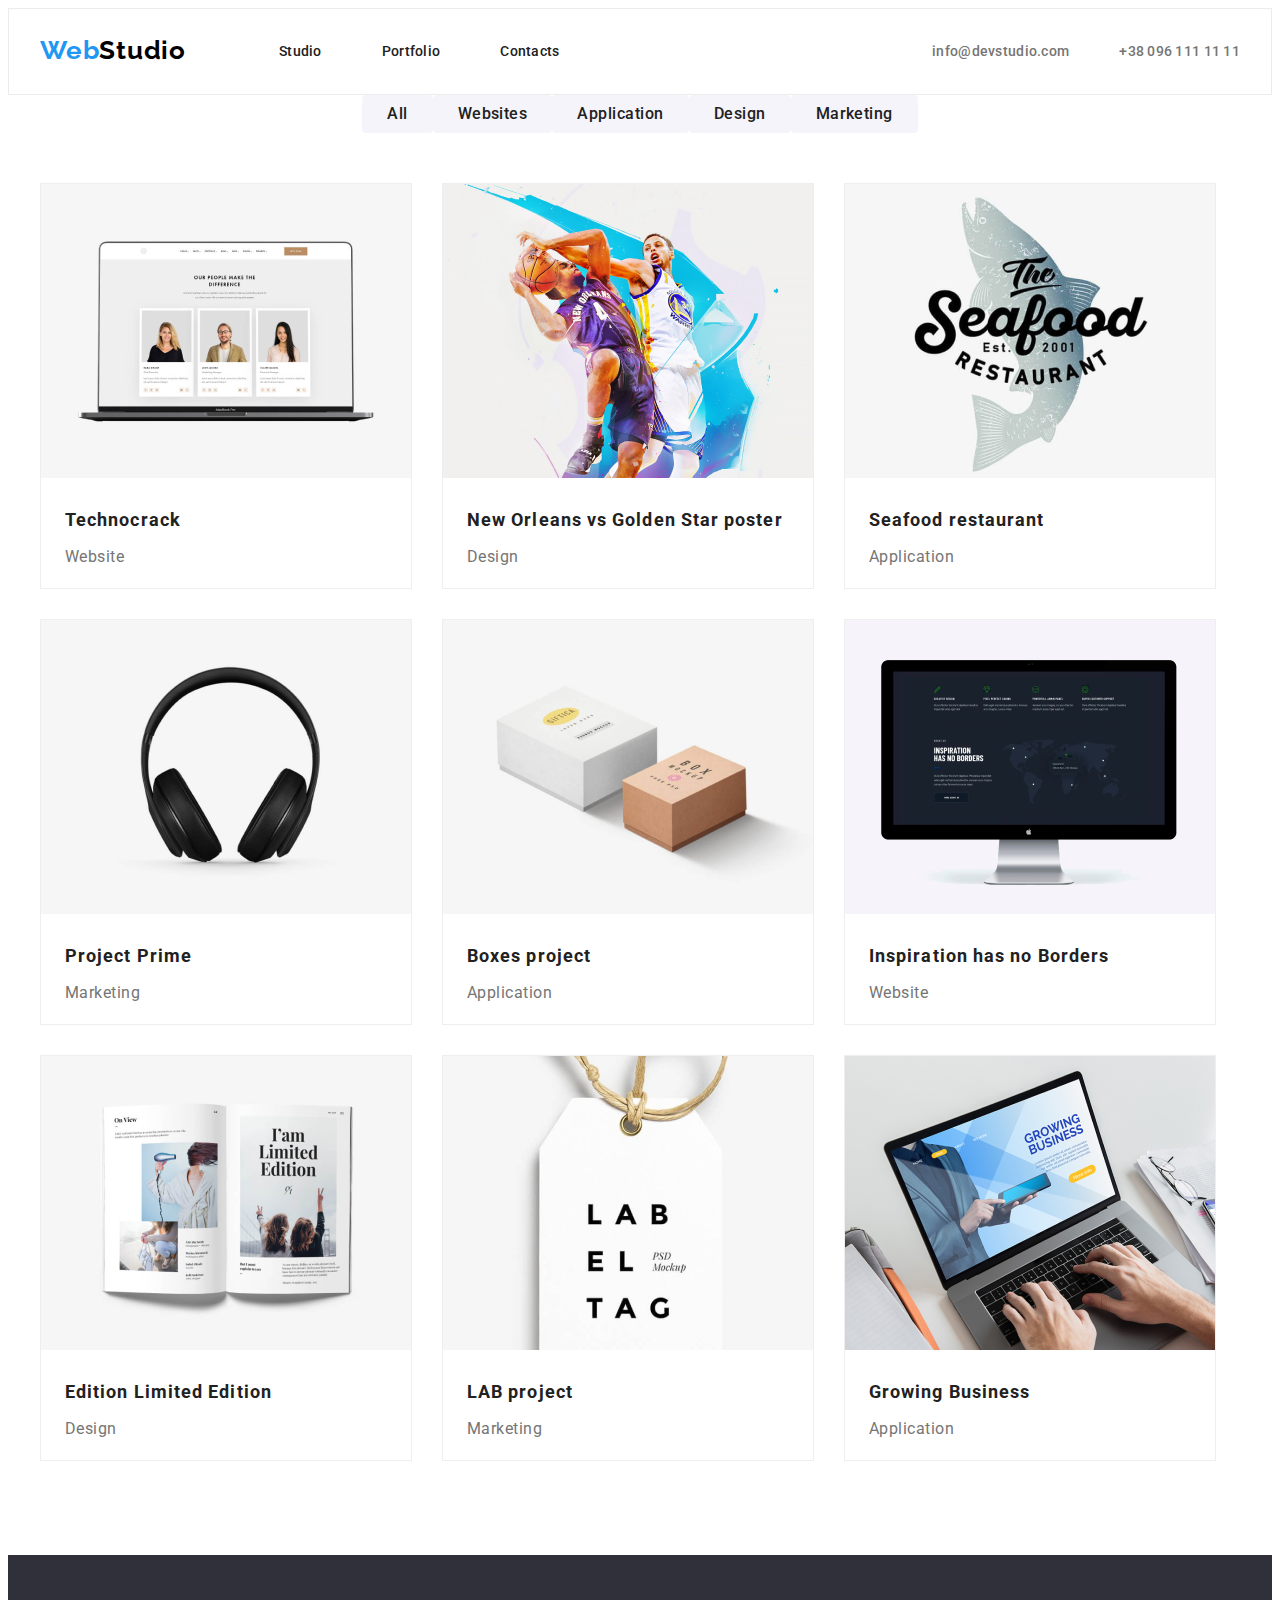
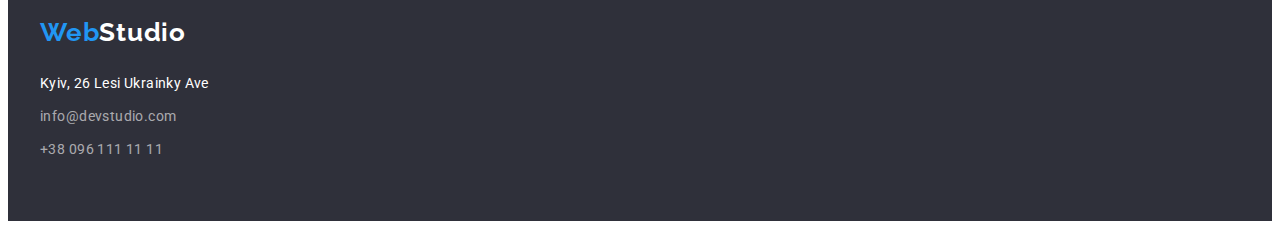
==== commit 9600e2b4: "Fixed mistakes after the code review" ====
--- a/portfolio.html
+++ b/portfolio.html
@@ -14,7 +14,7 @@
     <!-- website header -->
     <header class="header">
         <div class="container header-container">
-            <a class="company-logo" href="/index.html">Web<span class="company-logo-header">Studio</span></a>
+            <a class="company-logo" href="./index.html">Web<span class="company-logo-header">Studio</span></a>
             <nav class="nav">
                 <ul class="nav-list">
                     <li class="nav-list-item"><a href="./index.html" class="nav-list-link">Studio</a></li>
--- a/styles.css
+++ b/styles.css
@@ -81,7 +81,7 @@
 }
 
 .hero {
-    background-color: #2F303A;
+    background-image: url(./img/img_17.png);
     padding-top: 200px;
     padding-bottom: 200px;
 }
@@ -94,12 +94,13 @@
     color: #ffffff;
     text-transform: uppercase;
     margin-bottom: 30px;
-    margin-left: 252px;
-    width: 696px;
+    margin: 0 auto;
+    max-width: 696px;
     text-align: center;
 }
 
 .hero-btn {
+    display: block;
     font-family: inherit;
     font-weight: 700;
     font-size: 16px;
@@ -109,23 +110,43 @@
     color: #ffffff;
     width: 216px;
     height: 50px;
-    margin-left: 492px;
+    margin: 0 auto;
     border-radius: 4px;
 }
 
 .features {
     padding-top: 94px;
-    padding-bottom: 94px;
 }
 
 .features-list {
     display: flex;
-    flex-direction: row;
     justify-content: space-between;
 }
 
 .features-list-item {
     width: 270px;
+    display: flex;
+    flex-direction: column;
+}
+
+.features-list-item:nth-child(1)::before {
+    content: url(./img/img_18.png);
+    margin-bottom: 30px;
+}
+
+.features-list-item:nth-child(2)::before {
+    content: url(./img/img_19.png);
+    margin-bottom: 30px;
+}
+
+.features-list-item:nth-child(3)::before {
+    content: url(./img/img_20.png);
+    margin-bottom: 30px;
+}
+
+.features-list-item:nth-child(4)::before {
+    content: url(./img/img_21.png);
+    margin-bottom: 30px;
 }
 
 .features-list-title {
@@ -148,6 +169,7 @@
 
 .work {
     padding-top: 94px;
+    padding-bottom: 94px;
 }
 
 .work-title {
@@ -157,17 +179,18 @@
     letter-spacing: 0.03em;
     text-align: center;
     color: #212121;
-    padding-bottom: 50px;
+    margin-bottom: 50px;
 }
 
 .work-list {
-    padding-bottom: 94px;
     display: flex;
     justify-content: space-between;
 }
 
 .team {
     background-color: #F5F4FA;
+    padding-top: 94px;
+    padding-bottom: 94px;
 }
 
 .team-title {
@@ -177,12 +200,10 @@
     letter-spacing: 0.03em;
     text-align: center;
     color: #212121;
-    padding-top: 94px;
-    padding-bottom: 50px;
+    margin-bottom: 50px;
 }
 
 .team-list {
-    padding-bottom: 94px;
     display: flex;
     justify-content: space-between;
 }
@@ -207,14 +228,13 @@
 }
 
 .team-list-text {
-    font-weight: 400px;
+    font-weight: 400;
     font-size: 16px;
     line-height: 18.75px;
     letter-spacing: 0.03em;
     text-align: center;
     color: #757575;
-    margin-top: 10px;
-    margin-bottom: 30px;
+    margin-top: 10px;   
 }
 
 .footer {
@@ -247,6 +267,11 @@
     color: rgba(255, 255, 255, 60%);
 }
 
+.portfolio {
+    padding-top: 94px;
+    padding-bottom: 94px;
+}
+
 .portfolio-container {
     display: flex;
     flex-direction: column;
@@ -255,11 +280,9 @@
 }
 
 .filter-list {
-    margin-top: 94px;
-    margin-bottom: 34px;
+    margin-bottom: 50px;
     display: flex;
     justify-content: space-between;
-    width: 587px;
 }
 
 .filter-list-btn {
@@ -272,6 +295,7 @@
     background-color: #F5F4FA;
     padding: 6px 25px;
     border-radius: 4px;
+    cursor: pointer;
 }
 
 .filter-list-btn:hover {
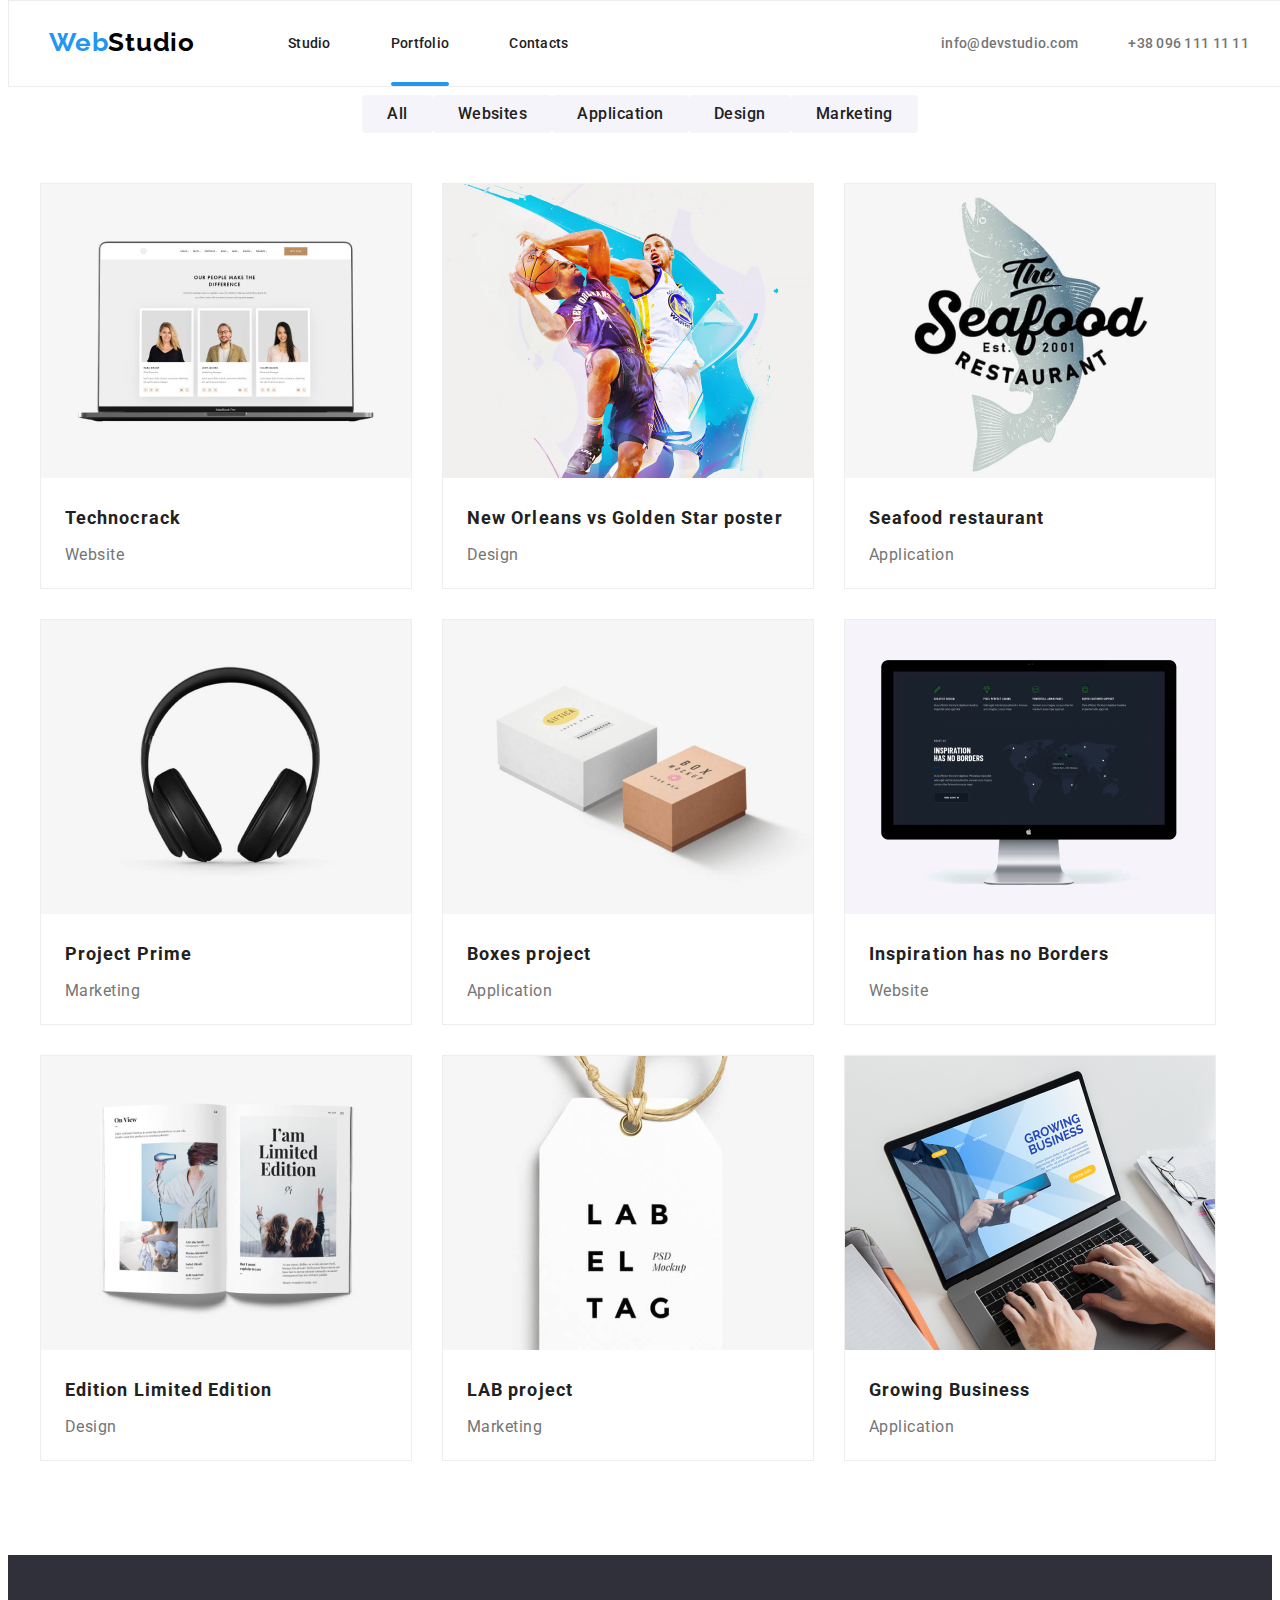
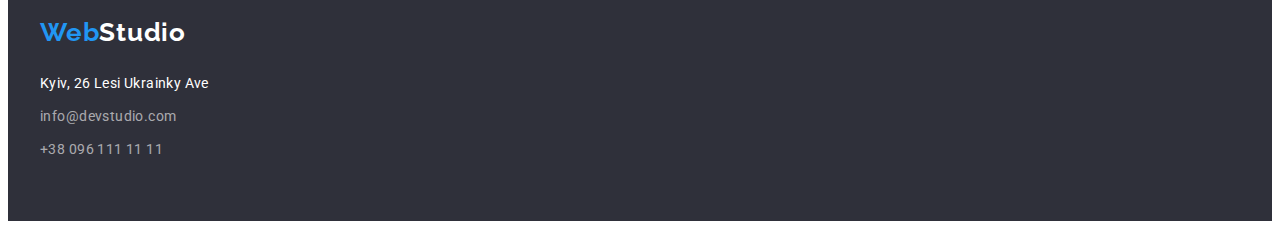
==== commit cf76bcfe: "Added some animations" ====
--- a/portfolio.html
+++ b/portfolio.html
@@ -10,15 +10,15 @@
     <link rel="preconnect" href="https://fonts.gstatic.com" crossorigin>
     <link href="https://fonts.googleapis.com/css2?family=Raleway:wght@700&family=Roboto:wght@400;500;700;900&display=swap" rel="stylesheet">
 </head>
-<body>
+<body id="body">
     <!-- website header -->
-    <header class="header">
+    <header class="header" id="header">
         <div class="container header-container">
             <a class="company-logo" href="./index.html">Web<span class="company-logo-header">Studio</span></a>
             <nav class="nav">
                 <ul class="nav-list">
                     <li class="nav-list-item"><a href="./index.html" class="nav-list-link">Studio</a></li>
-                    <li class="nav-list-item"><a href="./portfolio.html" class="nav-list-link">Portfolio</a></li>
+                    <li class="nav-list-item"><a href="./portfolio.html" class="nav-list-link current">Portfolio</a></li>
                     <li class="nav-list-item"><a href="#" class="nav-list-link">Contacts</a></li>
                 </ul>
             </nav>
@@ -40,49 +40,112 @@
                 </ul>
                 <ul class="product-list">
                     <li class="product-list-item">
-                        <img src="img/img_8.png" alt="" class="product-list-img">
-                        <h4 class="product-list-title">Technocrack</h4>
-                        <p class="product-list-type">Website</p>
+                        <a href="" class="product-list-link">
+                            <div class="product-list-overlay-wrap">
+                                <img src="img/img_8.png" alt="" class="product-list-img">
+                                <p class="product-list-overlay-text">The resource offers complex offers with different levels of functionality and services. All this will allow the visitor to get comprehensive information about the company or private person.</p>
+                            </div>
+                            <div class="product-list-text-wrap">
+                                <h3 class="product-list-title">Technocrack</h3>
+                                <p class="product-list-type">Website</p>
+                            </div>
+                        </a>       
                     </li>
                     <li class="product-list-item">
-                        <img src="img/img_9.png" alt="" class="product-list-img">
-                        <h4 class="product-list-title">New Orleans vs Golden Star poster</h4>
-                        <p class="product-list-type">Design</p>
+                        <a href="" class="product-list-link">
+                            <div class="product-list-overlay-wrap">
+                                <img src="img/img_9.png" alt="" class="product-list-img">
+                                <p class="product-list-overlay-text">The resource offers complex offers with different levels of functionality and services. All this will allow the visitor to get comprehensive information about the company or private person.</p>
+                            </div>
+                            <div class="product-list-text-wrap">
+                                <h3 class="product-list-title">New Orleans vs Golden Star poster</h3>
+                                <p class="product-list-type">Design</p>
+                            </div>
+                        </a>       
                     </li>
                     <li class="product-list-item">
-                        <img src="img/img_10.png" alt="" class="product-list-img">
-                        <h4 class="product-list-title">Seafood restaurant</h4>
-                        <p class="product-list-type">Application</p>
+                        <a href="" class="product-list-link">
+                            <div class="product-list-overlay-wrap">
+                                <img src="img/img_10.png" alt="" class="product-list-img">
+                                <p class="product-list-overlay-text">The resource offers complex offers with different levels of functionality and services. All this will allow the visitor to get comprehensive information about the company or private person.</p>
+                            </div>
+                            <div class="product-list-text-wrap">
+                                <h3 class="product-list-title">Seafood restaurant</h3>
+                                <p class="product-list-type">Application</p>
+                            </div>
+                        </a>       
                     </li>
                     <li class="product-list-item">
-                        <img src="img/img_11.png" alt="" class="product-list-img">
-                        <h4 class="product-list-title">Project Prime</h4>
-                        <p class="product-list-type">Marketing</p>
+                        <a href="" class="product-list-link">
+                            <div class="product-list-overlay-wrap">
+                                <img src="img/img_11.png" alt="" class="product-list-img">
+                                <p class="product-list-overlay-text">The resource offers complex offers with different levels of functionality and services. All this will allow the visitor to get comprehensive information about the company or private person.</p>
+                            </div>
+                            <div class="product-list-text-wrap">
+                                <h3 class="product-list-title">Project Prime</h3>
+                                <p class="product-list-type">Marketing</p>
+                            </div>
+                        </a>       
                     </li>
                     <li class="product-list-item">
-                        <img src="img/img_12.png" alt="" class="product-list-img">
-                        <h4 class="product-list-title">Boxes project</h4>
-                        <p class="product-list-type">Application</p>
+                        <a href="" class="product-list-link">
+                            <div class="product-list-overlay-wrap">
+                                <img src="img/img_12.png" alt="" class="product-list-img">
+                                <p class="product-list-overlay-text">The resource offers complex offers with different levels of functionality and services. All this will allow the visitor to get comprehensive information about the company or private person.</p>
+                            </div>
+                            <div class="product-list-text-wrap">
+                                <h3 class="product-list-title">Boxes project</h3>
+                                <p class="product-list-type">Application</p>
+                            </div>
+                        </a>       
                     </li>
                     <li class="product-list-item">
-                        <img src="img/img_13.png" alt="" class="product-list-img">
-                        <h4 class="product-list-title">Inspiration has no Borders</h4>
-                        <p class="product-list-type">Website</p>
+                        <a href="" class="product-list-link">
+                            <div class="product-list-overlay-wrap">
+                                <img src="img/img_13.png" alt="" class="product-list-img">
+                                <p class="product-list-overlay-text">The resource offers complex offers with different levels of functionality and services. All this will allow the visitor to get comprehensive information about the company or private person.</p>
+                            </div>
+                            <div class="product-list-text-wrap">
+                                <h3 class="product-list-title">Inspiration has no Borders</h3>
+                                <p class="product-list-type">Website</p>
+                            </div>
+                        </a>       
                     </li>
                     <li class="product-list-item">
-                        <img src="img/img_14.png" alt="" class="product-list-img">
-                        <h4 class="product-list-title">Edition Limited Edition</h4>
-                        <p class="product-list-type">Design</p>
+                        <a href="" class="product-list-link">
+                            <div class="product-list-overlay-wrap">
+                                <img src="img/img_14.png" alt="" class="product-list-img">
+                                <p class="product-list-overlay-text">The resource offers complex offers with different levels of functionality and services. All this will allow the visitor to get comprehensive information about the company or private person.</p>
+                            </div>
+                            <div class="product-list-text-wrap">
+                                <h3 class="product-list-title">Edition Limited Edition</h3>
+                                <p class="product-list-type">Design</p>
+                            </div>
+                        </a>       
                     </li>
                     <li class="product-list-item">
-                        <img src="img/img_15.png" alt="" class="product-list-img">
-                        <h4 class="product-list-title">LAB project</h4>
-                        <p class="product-list-type">Marketing</p>
+                        <a href="" class="product-list-link">
+                            <div class="product-list-overlay-wrap">
+                                <img src="img/img_15.png" alt="" class="product-list-img">
+                                <p class="product-list-overlay-text">The resource offers complex offers with different levels of functionality and services. All this will allow the visitor to get comprehensive information about the company or private person.</p>
+                            </div>
+                            <div class="product-list-text-wrap">
+                                <h3 class="product-list-title">LAB project</h3>
+                                <p class="product-list-type">Marketing</p>
+                            </div>
+                        </a>       
                     </li>
                     <li class="product-list-item">
-                        <img src="img/img_16.png" alt="" class="product-list-img">
-                        <h4 class="product-list-title">Growing Business</h4>
-                        <p class="product-list-type">Application</p>
+                        <a href="" class="product-list-link">
+                            <div class="product-list-overlay-wrap">
+                                <img src="img/img_16.png" alt="" class="product-list-img">
+                                <p class="product-list-overlay-text">The resource offers complex offers with different levels of functionality and services. All this will allow the visitor to get comprehensive information about the company or private person.</p>
+                            </div>
+                            <div class="product-list-text-wrap">
+                                <h3 class="product-list-title">Growing Business</h3>
+                                <p class="product-list-type">Application</p>
+                            </div>
+                        </a>       
                     </li>
                 </ul>
             </div>
@@ -100,5 +163,11 @@
             </address>
         </div>
     </footer>
+    <script>
+        const header = document.getElementById('header');
+        const headerHeight = header.offsetHeight;
+        const body = document.getElementById('body');
+        body.style.paddingTop = headerHeight + 'px';
+    </script>
 </body>
 </html>--- a/styles.css
+++ b/styles.css
@@ -17,9 +17,13 @@
 }
 
 .header {
+    background-color: #ffffff;
+    width: 100%;
     padding-top: 24px;
     padding-bottom: 25px;
     border: 1px solid #ECECEC;
+    position: fixed;
+    top: 0;
 }
 
 .header-container {
@@ -62,10 +66,31 @@
     color: var(--accent-color);
 }
 
+.current {
+    position: relative;
+}
+
+.current::after {
+    content: "";
+    position: absolute;
+    background-color: #2196f3;
+    height: 4px;
+    border-radius: 2px;
+    width: 100%;
+    bottom: -35px;
+    left: 0;
+}
+
 .contact-list {
     display: flex;
     gap: 50px;
     margin-left: auto;
+}
+
+.contact-list-item {
+    display: flex;
+    align-items: center;
+    gap: 10px;
 }
 
 .contact-list-link {
@@ -76,8 +101,176 @@
     color: #757575;
 }
 
-.contact-list-link:hover {
+.contact-list-icon {
+    fill: #757575;
+}
+
+.contact-list-item:hover>.contact-list-link {
     color: var(--accent-color);
+}
+
+.contact-list-item:hover>.contact-list-icon {
+    fill: var(--accent-color);
+}
+
+.backdrop {
+    position: fixed;
+    top: 0;
+    left: 0;
+    width: 100%;
+    height: 100%;
+    background-color: rgba(0, 0, 0, 0.5);
+    opacity: 1;
+}
+   
+.backdrop.is-hidden {   
+    opacity: 0;
+    pointer-events: none;
+}
+      
+.no-scroll {   
+    overflow: hidden;
+}
+   
+.modal {
+    position: absolute;
+    top: 50%;
+    left: 50%;
+    width: 528px;
+    height: 581px;
+    background-color: #FFFFFF;
+    transform: translate(-50%, -50%);
+    border: 1px solid #21212120;
+    border-radius: 4px;
+    box-shadow: 0px 2px 1px 0px #00000033;
+    box-shadow: 0px 1px 1px 0px #00000024;
+    box-shadow: 0px 1px 3px 0px #0000001F;
+}
+
+.modal-btn-close {
+    width: 30px;
+    height: 30px;
+    margin-top: 8px;
+    margin-left: 490px;
+    border-radius: 50%;
+    background-color: transparent;
+    border: 1px solid #00000010;
+    cursor: pointer;
+    display: flex;
+    align-items: center;
+    justify-content: center;
+}
+
+.modal-btn-close:hover>svg {
+    fill: #2196F3;
+}
+
+.modal-title {
+    text-align: center;
+    font-size: 20px;
+    font-weight: 700;
+    line-height: 23.44px;
+    letter-spacing: 0.03em;
+    margin-top: 2px;
+    margin-bottom: 12px;
+}
+
+.modal-form {
+    margin-left: 40px;
+    margin-right: 40px;
+    margin-bottom: 20px;
+}
+
+.modal-form-label {
+    font-size: 12px;
+    font-weight: 400;
+    line-height: 14.06px;
+    letter-spacing: 0.01em;
+    text-align: left;
+    color: #757575;
+}
+
+.modal-form-input-wrapper {
+    width: 100%;
+    height: 40px;
+    margin-top: 4px;
+    border-radius: 4px;
+    border: 1px solid #21212120;
+    display: flex;
+    align-items: center;
+    padding-left: 12px;
+    gap: 12px;
+}
+
+.modal-form-input {
+    border: 0;
+    outline: 0;
+}
+
+.modal-form-input-wrapper:has(.modal-form-input:focus) {
+    border: 1px solid #2196F3;
+}
+
+.modal-form-input-svg:has(+ .modal-form-input:focus) {
+    fill: #2196F3;
+}
+
+.modal-form-textarea {
+    width: 100%;
+    height: 120px;
+    margin-bottom: 20px;
+    margin-top: 4px;
+    border-radius: 4px;
+    border: 1px solid #21212120;
+    resize: none;
+    font-family: inherit;
+    font-size: 12px;
+    font-weight: 400;
+    line-height: 14.06px;
+    letter-spacing: 0.01em;
+    text-align: left;
+    outline: 0;
+    padding-top: 12px;
+    padding-left: 16px;
+}
+
+.modal-form-textarea:focus {
+    border: 1px solid #2196F3;
+}
+
+.modal-form-checkbox-text {
+    display: inline;
+    font-size: 14px;
+    font-weight: 400;
+    line-height: 24px;
+    letter-spacing: 0.03em;
+    text-align: left;
+    color: #757575;
+    margin-right: 100px;
+}
+
+.modal-form-checkbox-text-link {
+    text-decoration: underline;
+    color: #2196f3;
+}
+
+.modal-btn-send {
+    display: block;
+    margin: 0 auto;
+    margin-top: 6px;
+    width: 200px;
+    height: 50px;
+    color: #ffffff;
+    background-color: #2196f3;
+    border-radius: 4px;
+    font-family: inherit;
+    font-size: 16px;
+    font-weight: 700;
+    line-height: 30px;
+    letter-spacing: 0.06em;
+    text-align: center;
+    margin-bottom: 40px;
+    cursor: pointer;
 }
 
 .hero {
@@ -187,6 +380,29 @@
     justify-content: space-between;
 }
 
+.work-list-wrapper {
+    position: relative;
+}
+
+.work-list-text {
+    position: absolute;
+    margin: 0;
+    bottom: 0;
+    left: 0;
+    color: #ffffff;
+    background-color: #2F303A80;
+    height: 70px;
+    width: 100%;
+    font-size: 14px;
+    font-weight: 700;
+    line-height: 16.41px;
+    letter-spacing: 0.03em;
+    text-align: center;
+    display: flex;
+    justify-content: center;
+    align-items: center;
+}
+
 .team {
     background-color: #F5F4FA;
     padding-top: 94px;
@@ -211,7 +427,7 @@
 .team-list-item {
     background-color: #ffffff;
     width: 270px;
-    height: 368px;
+    height: 428px;
     text-align: center;
     border-radius: 0px 0px 4px 4px;
     box-shadow: 0px 2px 0px 0px rgba(0, 0, 0, 20%), 0px 1px 1px 0px rgba(0, 0, 0, 14%), 0px 1px 3px 0px rgba(0, 0, 0, 12%);
@@ -237,6 +453,88 @@
     margin-top: 10px;   
 }
 
+.team-list-social-list {
+    display: flex;
+    justify-content: center;
+    align-items: center;
+    gap: 10px;
+    margin-right: 32px;
+    margin-left: 32px;
+    margin-bottom: 30px;
+    margin-top: 16px;
+}
+
+.team-list-social-list-item {
+    width: 44px;
+    height: 44px;
+    border-radius: 50%;
+    display: flex;
+    justify-content: center;
+    align-items: center;
+}
+
+.team-list-social-list-link {
+    display: flex;
+    justify-content: center;
+    align-items: center;
+}
+
+.team-list-social-list-item:hover {
+    background-color: #2196f3;
+    cursor: pointer;
+}
+
+.team-list-social-list-item:hover>.team-list-social-list-link>.team-list-social-list-svg {
+    fill: #ffffff;
+}
+
+
+.team-list-social-list-svg {
+    fill: #AFB1B8;
+}
+
+.customers {
+    padding-left: 215px;
+    padding-right: 215px;
+    padding-top: 94px;
+    padding-bottom: 94px;
+}
+
+.customers-title {
+    font-size: 36px;
+    font-weight: 700;
+    line-height: 42.19px;
+    letter-spacing: 0.03em;
+    text-align: center;
+    margin-bottom: 50px;
+}
+
+.customers-list {
+    display: flex;
+    justify-content: space-between;
+}
+
+.customers-list-item {
+    width: 170px;
+    height: 92px;
+    border: 1px solid #AFB1B8;
+    border-radius: 4px;
+    display: flex;
+    justify-content: center;
+    align-items: center;
+}
+
+.customers-list-use {
+    fill: #AFB1B8;
+}
+
+.customers-list-item:hover {
+    border: 1px solid #2196f3;
+    .customers-list-use {
+        fill: #2196f3;
+    }
+}
+
 .footer {
     background-color: var(--dark-background);
     padding-top: 60px;
@@ -245,6 +543,7 @@
 
 .address {
     margin-top: 20px;
+    margin-right: 70px;
 }
 
 .address-list-item {
@@ -296,6 +595,9 @@
     padding: 6px 25px;
     border-radius: 4px;
     cursor: pointer;
+    transition-property: background-color color;
+    transition-duration: 0.4s;
+
 }
 
 .filter-list-btn:hover {
@@ -315,10 +617,44 @@
     height: 404px;
 }
 
+.product-list-item:hover {
+    box-shadow: 1px 4px 6px 0px #00000029;
+    box-shadow: 0px 4px 4px 0px #0000000F;
+    box-shadow: 0px 1px 1px 0px #0000001F;
+}
+
+.product-list-link:hover {
+    cursor: pointer;
+}
+
+.product-list-link:hover.product-list-overlay-wrap.product-list-overlay-text {
+    transform: translate(0, 0);
+}
+
+.product-list-overlay-wrap {
+    position: relative;
+    overflow: hidden;
+}
+
+.product-list-overlay-text {
+    color: #ffffff;
+    background-color: #2196F3E5;
+    padding: 63px 24px;
+    position: absolute;
+    top: 0;
+    left: 0;
+    font-size: 18px;
+    font-weight: 400;
+    line-height: 28px;
+    letter-spacing: 0.03em;
+    text-align: left;
+    transform: translate(0, -100%);
+}
+
 .product-list-img {
     width: 370px;
     height: 294px;
-    margin-bottom: 20px;
+    display: block;
 }
 
 .product-list-title {
@@ -328,8 +664,6 @@
     letter-spacing: 0.06em;
     color: #212121;
     margin-bottom: 4px;
-    margin-left: 24px;
-    margin-right: 24px;
 }
 
 .product-list-type {
@@ -340,8 +674,11 @@
     letter-spacing: 0.03em;
     text-align: left;
     color: #757575;
-    margin-bottom: 20px;
-    margin-left: 24px;
-    margin-right: 24px;
-    margin-bottom: 20px;
-}
+}
+
+.product-list-text-wrap {
+    padding-right: 24px;
+    padding-left: 24px;
+    padding-top: 22px;
+    padding-bottom: 20px;
+}
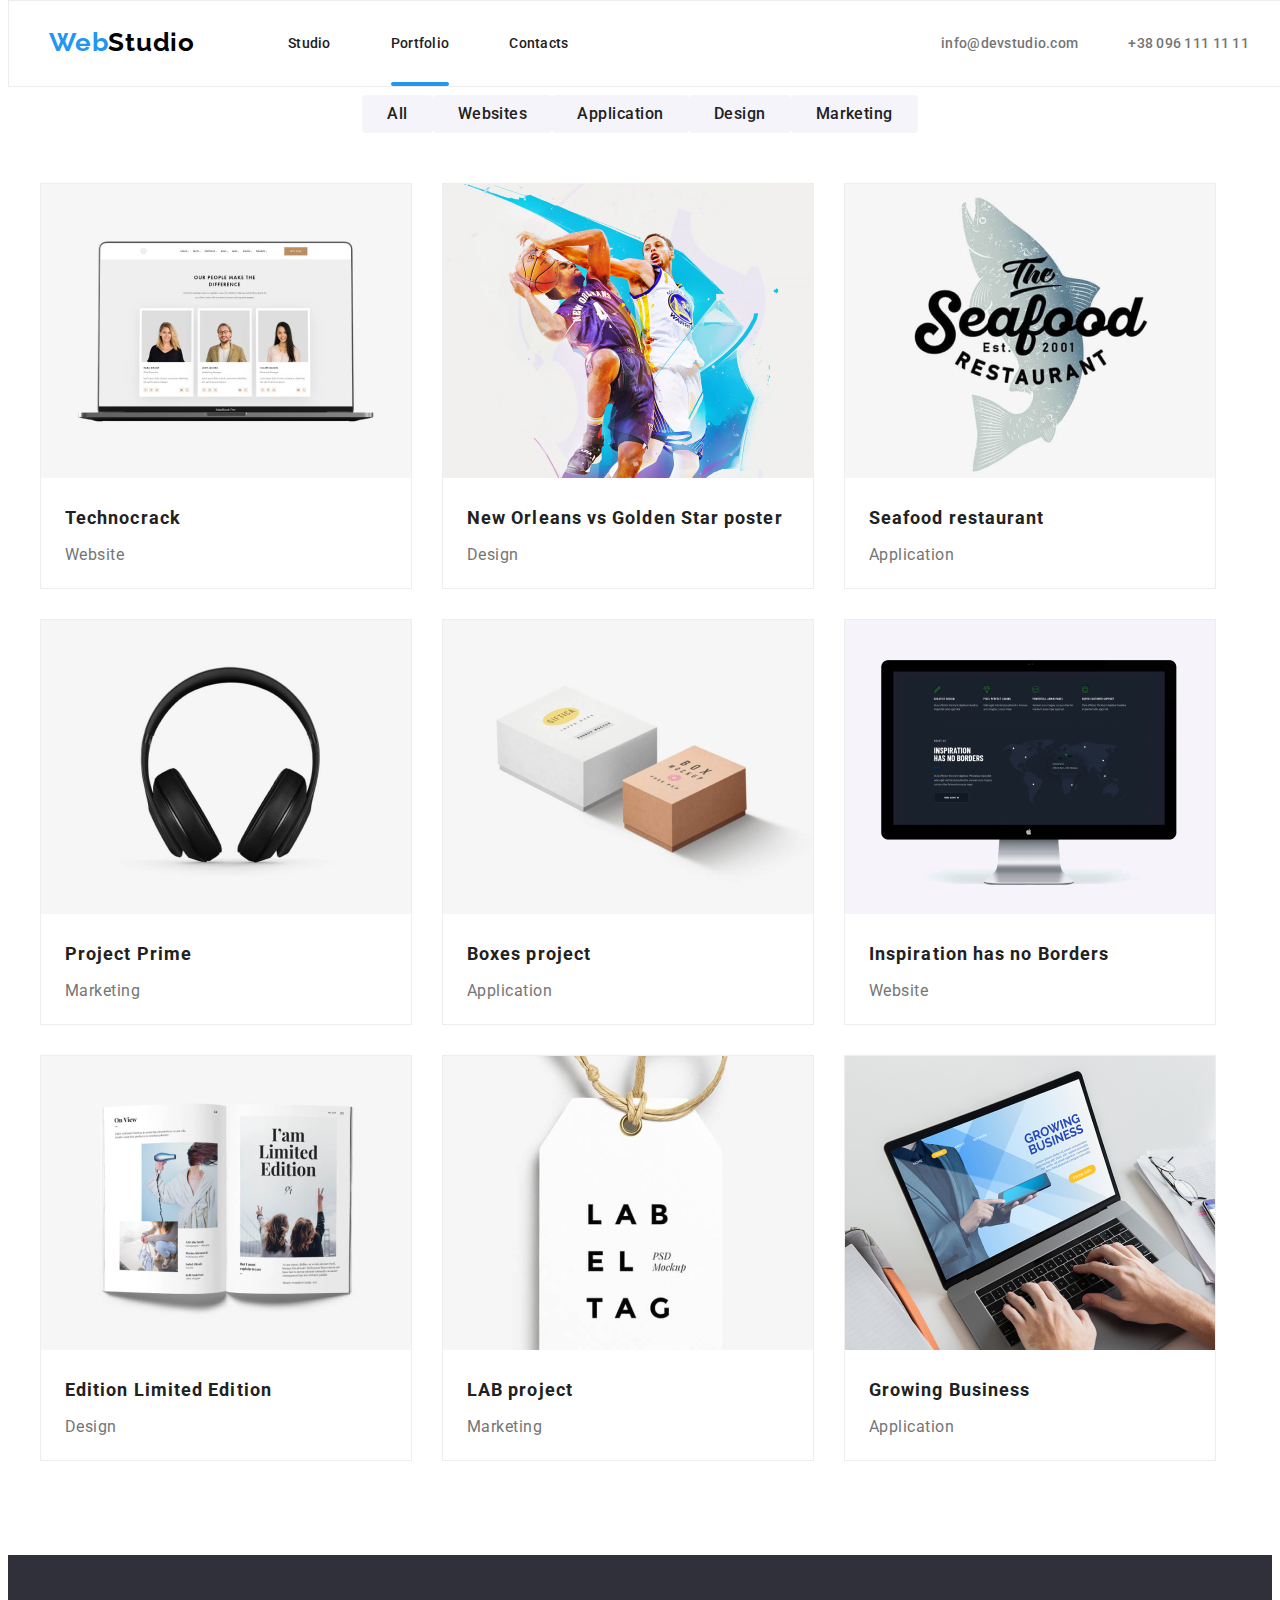
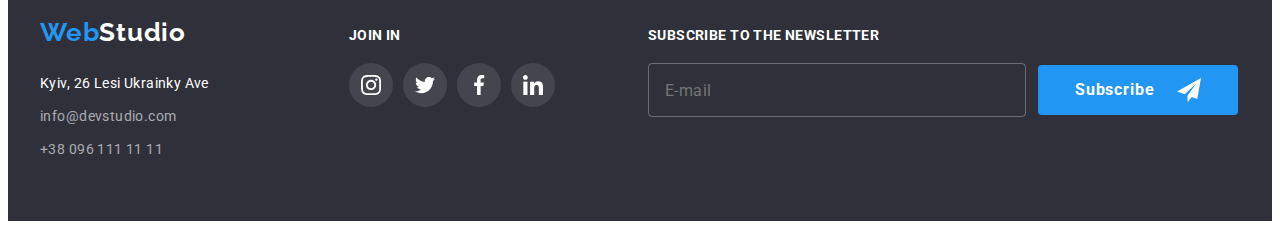
==== commit 871afd58: "first commit" ====
--- a/portfolio.html
+++ b/portfolio.html
@@ -152,15 +152,57 @@
         </section>
     </main>
     <footer class="footer">
-        <div class="container">
-            <a href="./index.html" class="company-logo">Web<span class="company-logo-footer">Studio</span></a>
-            <address class="address">
-                <ul class="address-list">
-                    <li class="address-list-item"><a href="" class="address-list-address">Kyiv, 26 Lesi Ukrainky Ave</a></li>
-                    <li class="address-list-item"><a href="mailto:info@devstudio.com" class="address-list-link">info@devstudio.com</a></li>
-                    <li class="address-list-item"><a href="tel:+380961111111" class="address-list-link">+38 096 111 11 11</a></li>
-                </ul>
-            </address>
+        <div class="container footer-container">
+            <div class="address-wrapper">
+                <a href="./index.html" class="company-logo">Web<span class="company-logo-footer">Studio</span></a>
+                <address class="address">
+                    <ul class="address-list">
+                        <li class="address-list-item"><a href="" class="address-list-address">Kyiv, 26 Lesi Ukrainky Ave</a></li>
+                        <li class="address-list-item"><a href="mailto:info@devstudio.com" class="address-list-link">info@devstudio.com</a></li>
+                        <li class="address-list-item"><a href="tel:+380961111111" class="address-list-link">+38 096 111 11 11</a></li>
+                    </ul>
+                </address>
+            </div>
+            <div class="footer-social-wrapper">
+                <h3 class="footer-join">JOIN IN</h3>
+                <ul class="footer-join-social-list">
+                    <li class="footer-join-social-list-item">
+                        <a href="#" class="footer-join-social-list-link">
+                            <svg width="20" height="20" class="footer-join-social-list-svg">
+                                <use href="./symbol-defs.svg#icon-instagram" class="footer-join-social-list-use"></use>
+                            </svg>
+                        </a>
+                    </li>
+                    <li class="footer-join-social-list-item">
+                        <a href="#" class="footer-join-social-list-link">
+                            <svg width="20" height="20" class="footer-join-social-list-svg">
+                                <use href="./symbol-defs.svg#icon-twitter" class="footer-join-social-list-use"></use>
+                            </svg>
+                        </a>
+                    </li>
+                    <li class="footer-join-social-list-item">
+                        <a href="#" class="footer-join-social-list-link">
+                            <svg width="20" height="20" class="footer-join-social-list-svg">
+                                <use href="./symbol-defs.svg#icon-facebook" class="footer-join-social-list-use"></use>
+                            </svg>
+                        </a>
+                    </li>
+                    <li class="footer-join-social-list-item">
+                        <a href="#" class="footer-join-social-list-link">
+                            <svg width="20" height="20" class="footer-join-social-list-svg">
+                                <use href="./symbol-defs.svg#icon-linkedin" class="footer-join-social-list-use"></use>
+                            </svg>
+                        </a>
+                    </li>
+                </ul>
+            </div>
+            <div class="footer-form-wrapper">
+                <h3 class="footer-form-title">SUBSCRIBE TO THE NEWSLETTER</h3>
+                <form class="footer-form">
+                    <input type="text" class="footer-form-input" placeholder="E-mail">
+                    <button class="footer-form-btn">Subscribe<svg width="24" height="24" class="footer-form-svg"><use href="./symbol-defs.svg#icon-send" class="footer-form-use"></use></svg></button>
+                </form>
+            </div>
         </div>
     </footer>
     <script>
--- a/styles.css
+++ b/styles.css
@@ -541,6 +541,10 @@
     padding-bottom: 60px;
 }
 
+.footer-container {
+    display: flex;
+}
+
 .address {
     margin-top: 20px;
     margin-right: 70px;
@@ -564,6 +568,114 @@
     line-height: 24px;
     letter-spacing: 0.03em;
     color: rgba(255, 255, 255, 60%);
+}
+
+.footer-social-wrapper {
+    margin-top: 12px;
+    margin-left: 70px;
+}
+
+.footer-join {
+    font-size: 14px;
+    font-weight: 700;
+    line-height: 16.41px;
+    letter-spacing: 0.03em;
+    text-align: left;
+    color: #ffffff;
+}
+
+.footer-join-social-list {
+    display: flex;
+    justify-content: center;
+    align-items: center;
+    gap: 10px;
+    margin-top: 20px;
+}
+
+.footer-join-social-list-item {
+    width: 44px;
+    height: 44px;
+    border-radius: 50%;
+    display: flex;
+    justify-content: center;
+    align-items: center;
+    background-color: #FFFFFF1A;
+}
+
+.footer-join-social-list-link {
+    display: flex;
+    justify-content: center;
+    align-items: center;
+}
+
+.footer-join-social-list-item:hover {
+    background-color: #2196f3;
+    cursor: pointer;
+}
+
+.footer-join-social-list-svg {
+    fill: #ffffff;
+}
+
+.footer-form-wrapper {
+    margin-left: 93px;
+    margin-top: 12px;
+}
+
+.footer-form-title {
+    font-size: 14px;
+    font-weight: 700;
+    line-height: 16.41px;
+    letter-spacing: 0.03em;
+    text-align: left;
+    color: #ffffff;
+    margin-bottom: 20px;
+}
+
+.footer-form {
+    display: flex;
+    align-items: center;
+    gap: 12px;
+}
+
+.footer-form-input {
+    width: 358px;
+    height: 50px;
+    border-radius: 4px;
+    background-color: transparent;
+    border: 1px solid #FFFFFF4D;
+    font-family: inherit;
+    font-size: 16px;
+    font-weight: 400;
+    line-height: 20px;
+    letter-spacing: 0.03em;
+    text-align: left;
+    color: #FFFFFF99;
+    padding-left: 16px;
+    outline: none;
+}
+
+.footer-form-btn {
+    font-family: inherit;
+    font-size: 16px;
+    font-weight: 700;
+    line-height: 30px;
+    letter-spacing: 0.06em;
+    text-align: center;
+    color: #ffffff;
+    background-color: #2196F3;
+    width: 200px;
+    height: 50px;
+    display: flex;
+    align-items: center;
+    justify-content: center;
+    gap: 22px;
+    cursor: pointer;
+    border-radius: 4px;
+}
+
+.footer-form-svg {
+    fill: #ffffff;
 }
 
 .portfolio {
@@ -597,7 +709,6 @@
     cursor: pointer;
     transition-property: background-color color;
     transition-duration: 0.4s;
-
 }
 
 .filter-list-btn:hover {
@@ -627,7 +738,7 @@
     cursor: pointer;
 }
 
-.product-list-link:hover.product-list-overlay-wrap.product-list-overlay-text {
+.product-list-link:hover .product-list-overlay-text {
     transform: translate(0, 0);
 }
 
@@ -648,7 +759,8 @@
     line-height: 28px;
     letter-spacing: 0.03em;
     text-align: left;
-    transform: translate(0, -100%);
+    transform: translate(0, 100%);
+    transition: 1s;
 }
 
 .product-list-img {
